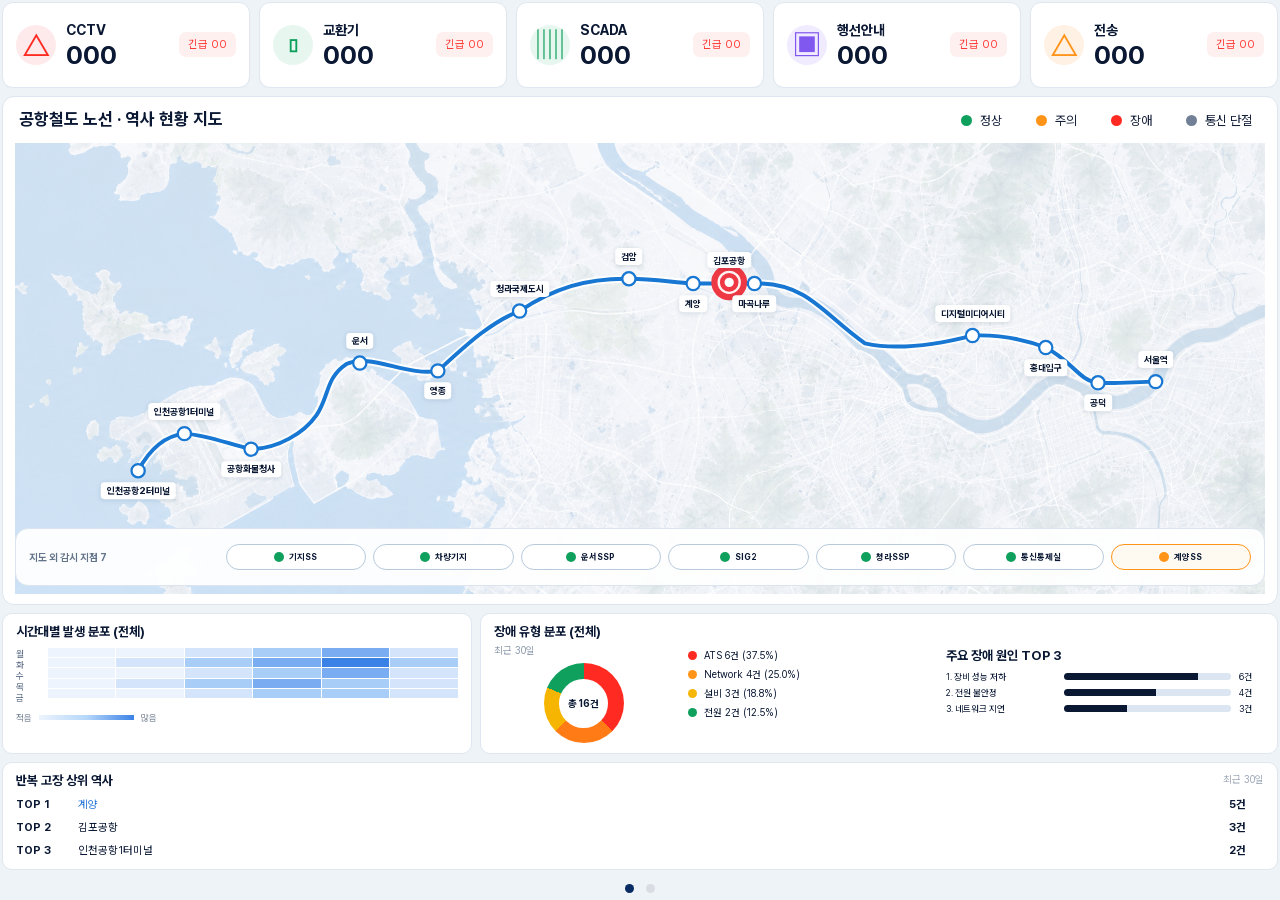
==== ArexTnms/src/main/webapp/css/tnms/planner-dashboard-map/index.html @ 68555444 "로그인 메인대시보드 1,2 해상도에 따른 화면조정 선택 시 이펙트 추가" ====
<!doctype html>
<html lang="ko">
<head>
  <meta charset="utf-8" />
  <meta name="viewport" content="width=device-width,initial-scale=1" />
  <title>TNMS 공항철도 노선·역사 현황</title>
  <link rel="stylesheet" href="style.css?v=20260903.4" />
</head>
<body class="embedded-dashboard">
<div class="app-shell">
  <main class="dashboard">
    <section class="kpi-grid" aria-label="시스템 요약">
      <article class="kpi-card kpi-red">
        <span class="kpi-symbol">△</span><div><b>CCTV</b><strong>000</strong></div><span class="urgent">긴급 00</span>
      </article>
      <article class="kpi-card kpi-green">
        <span class="kpi-symbol">▯</span><div><b>교환기</b><strong>000</strong></div><span class="urgent">긴급 00</span>
      </article>
      <article class="kpi-card kpi-green">
        <span class="kpi-symbol">▥</span><div><b>SCADA</b><strong>000</strong></div><span class="urgent">긴급 00</span>
      </article>
      <article class="kpi-card kpi-purple">
        <span class="kpi-symbol">▣</span><div><b>행선안내</b><strong>000</strong></div><span class="urgent">긴급 00</span>
      </article>
      <article class="kpi-card kpi-orange">
        <span class="kpi-symbol">△</span><div><b>전송</b><strong>000</strong></div><span class="urgent">긴급 00</span>
      </article>
    </section>

    <section class="map-card">
      <header class="card-head">
        <h2>공항철도 노선 · 역사 현황 지도</h2>
        <div class="legend" aria-label="상태 범례">
          <span><i class="dot green"></i>정상</span>
          <span><i class="dot orange"></i>주의</span>
          <span><i class="dot red"></i>장애</span>
          <span><i class="dot gray"></i>통신 단절</span>
        </div>
      </header>

      <div class="map-wrap" id="routeMap">
        <img class="map-bg" src="assets/image0_2498_2828.png" alt="공항철도 역사 현황 배경 지도" />
        <svg class="route-svg" viewBox="252.461 303.148 1606 582.666" preserveAspectRatio="none" aria-hidden="true">
          <path class="route-halo" d="M410.664 726.066C422.24 704.458 441.534 681.305 470.088 678.218C499.415 679.762 527.969 692.11 555.752 698.284C590.48 697.512 623.665 677.447 639.872 654.294C656.079 630.37 651.448 606.446 677.687 588.696C707.785 573.261 756.405 604.903 795.764 597.185C828.949 567.087 862.134 534.674 900.721 520.011C944.711 490.685 986.385 477.565 1041.18 478.337C1074.36 478.337 1096.74 482.967 1123.76 484.511H1211.73C1272.7 486.826 1293.54 526.185 1344.47 561.685C1379.2 569.403 1428.59 565.544 1482.62 551.652C1518.89 550.109 1548.21 556.283 1576.77 567.087C1610.73 584.837 1619.99 610.305 1643.91 612.62C1668.61 614.164 1694.07 611.077 1718 611.077"/>
          <path class="route-line" d="M410.664 726.066C422.24 704.458 441.534 681.305 470.088 678.218C499.415 679.762 527.969 692.11 555.752 698.284C590.48 697.512 623.665 677.447 639.872 654.294C656.079 630.37 651.448 606.446 677.687 588.696C707.785 573.261 756.405 604.903 795.764 597.185C828.949 567.087 862.134 534.674 900.721 520.011C944.711 490.685 986.385 477.565 1041.18 478.337C1074.36 478.337 1096.74 482.967 1123.76 484.511H1211.73C1272.7 486.826 1293.54 526.185 1344.47 561.685C1379.2 569.403 1428.59 565.544 1482.62 551.652C1518.89 550.109 1548.21 556.283 1576.77 567.087C1610.73 584.837 1619.99 610.305 1643.91 612.62C1668.61 614.164 1694.07 611.077 1718 611.077"/>
          <g class="route-nodes">
            <circle class="route-node" data-node="인천공항2터미널" cx="410.669" cy="726.059" r="8.489"/>
            <circle class="route-node" data-node="인천공항1터미널" cx="470.091" cy="678.216" r="8.489"/>
            <circle class="route-node" data-node="공항화물청사" cx="555.755" cy="698.278" r="8.489"/>
            <circle class="route-node" data-node="운서" cx="695.442" cy="587.145" r="8.489"/>
            <circle class="route-node" data-node="영종" cx="795.770" cy="597.184" r="8.489"/>
            <circle class="route-node" data-node="청라국제도시" cx="900.724" cy="520.005" r="8.489"/>
            <circle class="route-node" data-node="검암" cx="1041.18" cy="478.333" r="8.489"/>
            <circle class="route-node" data-node="계양" cx="1123.76" cy="484.505" r="8.489"/>
            <circle class="gimpo-ring route-node" data-node="김포공항" cx="1170.07" cy="482.966" r="19"/>
            <circle class="gimpo-core route-node" data-node="김포공항" cx="1170.07" cy="482.966" r="9"/>
            <circle class="route-node" data-node="마곡나루" cx="1202.47" cy="484.505" r="8.489"/>
            <circle class="route-node" data-node="디지털미디어시티" cx="1482.62" cy="551.645" r="8.489"/>
            <circle class="route-node" data-node="홍대입구" cx="1576.77" cy="567.083" r="8.489"/>
            <circle class="route-node" data-node="공덕" cx="1643.91" cy="612.614" r="8.489"/>
            <circle class="route-node" data-node="서울역" cx="1718" cy="611.075" r="8.489"/>
          </g>
        </svg>

        <!-- 역사명 + 노선 마커 모두 클릭 가능 -->
        <button class="station station-select below" data-location="인천공항2터미널" type="button" style="--x:9.85%;--y:72.58%">인천공항2터미널</button>
        <button class="station station-select above" data-location="인천공항1터미널" type="button" style="--x:13.55%;--y:64.37%">인천공항1터미널</button>
        <button class="station station-select below" data-location="공항화물청사" type="button" style="--x:18.89%;--y:67.81%">공항화물청사</button>
        <button class="station station-select above" data-location="운서" type="button" style="--x:27.58%;--y:48.74%">운서</button>
        <button class="station station-select below" data-location="영종" type="button" style="--x:33.83%;--y:50.46%">영종</button>
        <button class="station station-select above" data-location="청라국제도시" type="button" style="--x:40.37%;--y:37.22%">청라국제도시</button>
        <button class="station station-select above" data-location="검암" type="button" style="--x:49.11%;--y:30.07%">검암</button>
        <button class="station station-select below" data-location="계양" type="button" style="--x:54.25%;--y:31.13%">계양</button>
        <button class="station station-select gimpo above" data-location="김포공항" type="button" style="--x:57.14%;--y:30.86%">김포공항</button>
        <button class="station station-select below" data-location="마곡나루" type="button" style="--x:59.15%;--y:31.13%">마곡나루</button>
        <button class="station station-select above" data-location="디지털미디어시티" type="button" style="--x:76.60%;--y:42.65%">디지털미디어시티</button>
        <button class="station station-select below" data-location="홍대입구" type="button" style="--x:82.46%;--y:45.30%">홍대입구</button>
        <button class="station station-select below" data-location="공덕" type="button" style="--x:86.64%;--y:53.11%">공덕</button>
        <button class="station station-select above" data-location="서울역" type="button" style="--x:91.25%;--y:52.85%">서울역</button>

        <!-- 노선 마커의 실제 클릭 영역 -->
        <button class="node-hotspot" data-location="인천공항2터미널" type="button" style="--x:9.85%;--y:72.58%" aria-label="인천공항2터미널 시스템 상태 보기"></button>
        <button class="node-hotspot" data-location="인천공항1터미널" type="button" style="--x:13.55%;--y:64.37%" aria-label="인천공항1터미널 시스템 상태 보기"></button>
        <button class="node-hotspot" data-location="공항화물청사" type="button" style="--x:18.89%;--y:67.81%" aria-label="공항화물청사 시스템 상태 보기"></button>
        <button class="node-hotspot" data-location="운서" type="button" style="--x:27.58%;--y:48.74%" aria-label="운서 시스템 상태 보기"></button>
        <button class="node-hotspot" data-location="영종" type="button" style="--x:33.83%;--y:50.46%" aria-label="영종 시스템 상태 보기"></button>
        <button class="node-hotspot" data-location="청라국제도시" type="button" style="--x:40.37%;--y:37.22%" aria-label="청라국제도시 시스템 상태 보기"></button>
        <button class="node-hotspot" data-location="검암" type="button" style="--x:49.11%;--y:30.07%" aria-label="검암 시스템 상태 보기"></button>
        <button class="node-hotspot" data-location="계양" type="button" style="--x:54.25%;--y:31.13%" aria-label="계양 시스템 상태 보기"></button>
        <button class="node-hotspot gimpo-hotspot" data-location="김포공항" type="button" style="--x:57.14%;--y:30.86%" aria-label="김포공항 시스템 상태 보기"></button>
        <button class="node-hotspot" data-location="마곡나루" type="button" style="--x:59.15%;--y:31.13%" aria-label="마곡나루 시스템 상태 보기"></button>
        <button class="node-hotspot" data-location="디지털미디어시티" type="button" style="--x:76.60%;--y:42.65%" aria-label="디지털미디어시티 시스템 상태 보기"></button>
        <button class="node-hotspot" data-location="홍대입구" type="button" style="--x:82.46%;--y:45.30%" aria-label="홍대입구 시스템 상태 보기"></button>
        <button class="node-hotspot" data-location="공덕" type="button" style="--x:86.64%;--y:53.11%" aria-label="공덕 시스템 상태 보기"></button>
        <button class="node-hotspot" data-location="서울역" type="button" style="--x:91.25%;--y:52.85%" aria-label="서울역 시스템 상태 보기"></button>

        <aside class="station-panel" id="detailPanel" aria-hidden="true">
          <div class="station-panel-head">
            <div><span class="big-status"></span><div><h3 id="detailTitle">김포공항역</h3><p id="detailSummary">전체 시스템 5 · 정상 3 · 주의 1 · 장애 1</p></div></div>
            <button id="closePanel" class="close-panel" type="button" aria-label="상세 패널 닫기">×</button>
          </div>
          <div class="system-list">
            <article class="system-row danger"><span class="system-ico">↔</span><div><b>전송설비</b><small>CPU 28% · MEM 42% · 21ms</small></div><em>장애</em></article>
            <article class="system-row success"><span class="system-ico">▣</span><div><b>행선안내설비</b><small>표시기 18/18 · 장애 0건</small></div><em>정상</em></article>
            <article class="system-row warn"><span class="system-ico">⌑</span><div><b>SCADA출입보안설비</b><small>출입문 1개 응답 지연</small></div><em>주의</em></article>
            <article class="system-row danger"><span class="system-ico">Ⅱ</span><div><b>전화교환설비</b><small>교환기 1대 통신 단절</small></div><em>장애</em></article>
            <article class="system-row success"><span class="system-ico">▣</span><div><b>영상감시설비</b><small>CCTV 42/42 · 녹화 정상</small></div><em>정상</em></article>
          </div>
        </aside>

        <div class="watch-strip" aria-label="지도 외 감시 지점 7곳">
          <strong>지도 외 감시 지점 7</strong>
          <button class="watch-chip point-select" data-location="기지SS" type="button"><i class="dot green"></i>기지SS</button>
          <button class="watch-chip point-select" data-location="차량기지" type="button"><i class="dot green"></i>차량기지</button>
          <button class="watch-chip point-select" data-location="운서SSP" type="button"><i class="dot green"></i>운서SSP</button>
          <button class="watch-chip point-select" data-location="SIG2" type="button"><i class="dot green"></i>SIG2</button>
          <button class="watch-chip point-select" data-location="청라SSP" type="button"><i class="dot green"></i>청라SSP</button>
          <button class="watch-chip point-select" data-location="통신통제실" type="button"><i class="dot green"></i>통신통제실</button>
          <button class="watch-chip point-select warn-chip" data-location="계양SS" type="button"><i class="dot orange"></i>계양SS</button>
        </div>
      </div>
    </section>

    <section class="analytics-grid">
      <article class="analytics-card heatmap-card">
        <h3>시간대별 발생 분포 (전체)</h3>
        <div class="heatmap-wrap">
          <div class="hm-labels"><span>월</span><span>화</span><span>수</span><span>목</span><span>금</span></div>
          <div class="heatmap"><i></i><i></i><i class="l1"></i><i class="l2"></i><i class="l3"></i><i class="l1"></i><i></i><i class="l1"></i><i class="l2"></i><i class="l3"></i><i class="l4"></i><i class="l2"></i><i></i><i></i><i class="l1"></i><i class="l2"></i><i class="l3"></i><i class="l1"></i><i></i><i class="l1"></i><i class="l2"></i><i class="l3"></i><i class="l2"></i><i class="l1"></i><i></i><i></i><i class="l1"></i><i class="l2"></i><i class="l2"></i><i class="l1"></i></div>
          <div class="hm-scale"><span>적음</span><b></b><span>많음</span></div>
        </div>
      </article>

      <article class="analytics-card fault-card">
        <div class="fault-left"><h3>장애 유형 분포 (전체)</h3><small>최근 30일</small><div class="donut"><b>총 16건</b></div></div>
        <ul class="fault-legend"><li><i class="dot red"></i>ATS 6건 (37.5%)</li><li><i class="dot orange"></i>Network 4건 (25.0%)</li><li><i class="dot yellow"></i>설비 3건 (18.8%)</li><li><i class="dot green"></i>전원 2건 (12.5%)</li></ul>
        <div class="cause-list"><h3>주요 장애 원인 TOP 3</h3><p><span>1. 장비 성능 저하</span><b style="--w:80%"></b><em>6건</em></p><p><span>2. 전원 불안정</span><b style="--w:55%"></b><em>4건</em></p><p><span>3. 네트워크 지연</span><b style="--w:38%"></b><em>3건</em></p></div>
      </article>

      <article class="analytics-card repeat-card"><h3>반복 고장 상위 역사 <small>최근 30일</small></h3><p><b>TOP 1</b><span class="blue">계양</span><strong>5건</strong></p><p><b>TOP 2</b><span>김포공항</span><strong>3건</strong></p><p><b>TOP 3</b><span>인천공항1터미널</span><strong>2건</strong></p></article>
    </section>
    <div class="page-dots" aria-label="대시보드 화면 전환"><button class="active" type="button" aria-label="첫 번째 대시보드"></button><button type="button" aria-label="두 번째 대시보드" onclick="parent.postMessage({source:'tnms-planner',type:'dashboard-slide',index:1},location.origin)"></button></div>
  </main>
</div>
<script src="app.js?v=20260903.4"></script>
</body>
</html>
---- ArexTnms/src/main/webapp/css/tnms/planner-dashboard-map/style.css ----
@font-face{font-family:Pretendard;src:url('../../../fonts/tnms/PretendardVariable.woff2') format('woff2-variations');font-style:normal;font-weight:45 920;font-display:swap}
:root{--nav:#0b3269;--nav2:#082a5c;--blue:#1775d0;--text:#0a1833;--muted:#718096;--bg:#eef3f8;--line:#dfe6ef;--card:#fff;--green:#10a05d;--orange:#ff9418;--red:#ff2b22;--gray:#718096}
*{box-sizing:border-box}html,body{margin:0;min-height:100%;font-family:Pretendard,"Noto Sans KR","Apple SD Gothic Neo",Arial,sans-serif;color:var(--text);background:var(--bg)}button{font:inherit;color:inherit}
.app-shell{min-height:100vh;padding-left:214px;padding-top:78px}.sidebar{position:fixed;inset:0 auto 0 0;width:214px;background:linear-gradient(180deg,#0b3979 0%,#082c61 100%);color:#fff;z-index:20;padding:16px 14px 14px;display:flex;flex-direction:column}.brand{height:60px;display:flex;align-items:center;padding:0 14px 10px}.brand img{width:120px;height:auto;object-fit:contain}.nav-list{display:grid;gap:6px;margin-top:10px}.nav-item{border:0;background:transparent;color:#fff;height:42px;border-radius:7px;padding:0 14px;display:flex;align-items:center;gap:13px;text-align:left;cursor:pointer;font-size:14px}.nav-item.active{background:#1974dd}.nav-icon{width:17px;text-align:center;font-size:16px}.collapse-btn{margin-top:auto;height:40px;border:1px solid rgba(255,255,255,.16);border-radius:6px;background:rgba(255,255,255,.06);color:#fff;font-size:13px;cursor:pointer}
.topbar{position:fixed;z-index:15;left:214px;right:0;top:0;height:78px;background:#062652;color:#fff;display:flex;align-items:center;justify-content:space-between;padding:0 30px;border-bottom:1px solid #27496f}.topbar h1{margin:0;font-size:22px;font-weight:700}.topbar-actions{display:flex;align-items:center;gap:14px;font-size:12px}.mail{position:relative;font-size:17px}.mail b{position:absolute;right:-9px;top:-8px;background:#ff2b22;color:#fff;border-radius:20px;font-size:9px;line-height:16px;min-width:16px;text-align:center}.divider{opacity:.5}.fullscreen{font-size:19px}.user-dot{display:grid;place-items:center;width:32px;height:32px;border:2px solid #fff;border-radius:50%;font-size:20px}
.dashboard{padding:16px 18px 24px;min-width:0}.kpi-grid{display:grid;grid-template-columns:repeat(5,minmax(0,1fr));gap:12px;margin-bottom:12px}.kpi-card{height:92px;border:1px solid #e0e7f0;background:#fff;border-radius:11px;display:flex;align-items:center;padding:0 16px;gap:14px;box-shadow:0 1px 2px rgba(22,42,77,.02)}.kpi-card>div{display:flex;flex-direction:column;gap:4px}.kpi-card b{font-size:14px}.kpi-card strong{font-size:28px;line-height:1}.kpi-symbol{display:grid;place-items:center;width:48px;height:48px;border-radius:50%;font-size:30px;font-weight:300}.urgent{margin-left:auto;background:#fff0f0;color:#ff3c36;border-radius:7px;padding:6px 9px;font-size:11px}.kpi-red .kpi-symbol{color:#ff2b22;background:#ffeaeb}.kpi-green .kpi-symbol{color:#10a05d;background:#e7f7ef}.kpi-purple .kpi-symbol{color:#8058ef;background:#f0ebff}.kpi-orange .kpi-symbol{color:#ff9418;background:#fff1e4}
.map-card{background:#fff;border:1px solid #dde5ef;border-radius:12px;padding:16px 14px 14px}.card-head{height:42px;display:flex;align-items:flex-start;justify-content:space-between;padding:0 4px}.card-head h2{font-size:17px;margin:2px 0 0;font-weight:700}.legend{display:flex;gap:34px;padding:6px 9px 0 0;color:#16213a;font-size:13px}.legend span,.watch-strip span{display:flex;align-items:center;gap:8px}.dot{display:inline-block;width:11px;height:11px;border-radius:50%}.dot.green{background:#10a05d}.dot.orange{background:#ff9418}.dot.red{background:#ff2b22}.dot.gray{background:#718096}.dot.yellow{background:#f4b70a}
.map-wrap{position:relative;width:100%;aspect-ratio:1606/582.666;overflow:hidden;background:#eaf3fb}.map-bg{position:absolute;inset:0;width:100%;height:100%;object-fit:cover}.route-svg{position:absolute;inset:0;width:100%;height:100%;pointer-events:none}.route-halo{fill:none;stroke:rgba(255,255,255,.95);stroke-width:10.15;stroke-linecap:round;stroke-linejoin:round}.route-line{fill:none;stroke:#1877d2;stroke-width:5.08;stroke-linecap:round;stroke-linejoin:round}.route-nodes circle{fill:#fff;stroke:#1877d2;stroke-width:2.9}.route-nodes .gimpo-ring{fill:#fff4f4;stroke:#ee3843;stroke-width:8}.route-nodes .gimpo-core{fill:#fff;stroke:#ee3843;stroke-width:6}
.station{--x:50%;--y:50%;position:absolute;left:var(--x);top:var(--y);transform:translate(-50%,-50%);z-index:4;border:0;background:#fff;border-radius:5px;padding:4px 8px;white-space:nowrap;font-size:11px;font-weight:700;box-shadow:0 1px 5px rgba(21,55,92,.14);cursor:pointer}.station.above{transform:translate(-50%,-45px)}.station.below{transform:translate(-50%,18px)}.station.gimpo{z-index:6}.station:focus-visible{outline:3px solid rgba(24,119,210,.35);outline-offset:2px}.station-panel{position:absolute;right:8px;top:10px;width:435px;max-width:38%;z-index:8;border:1px solid #cfd9e6;border-radius:15px;background:rgba(255,255,255,.98);box-shadow:0 9px 24px rgba(38,66,94,.13);opacity:0;visibility:hidden;transform:translateX(18px);transition:.18s ease}.station-panel.open{opacity:1;visibility:visible;transform:translateX(0)}.station-panel-head{height:78px;border-bottom:1px solid #e4eaf1;display:flex;align-items:center;justify-content:space-between;padding:0 20px}.station-panel-head>div{display:flex;align-items:center;gap:14px}.big-status{width:20px;height:20px;background:#ee3843;border-radius:50%}.station-panel h3{font-size:20px;margin:0 0 5px}.station-panel p{font-size:12px;color:#718096;margin:0}.close-panel{border:0;background:transparent;color:#66758a;font-size:24px;cursor:pointer;padding:4px 8px}.system-list{padding:13px 16px 16px;display:grid;gap:8px}.system-row{display:grid;grid-template-columns:32px 1fr auto;align-items:center;gap:12px;min-height:51px;border-radius:10px;padding:8px 12px;border:1px solid #dfe6ee;background:#f8fbfe}.system-row .system-ico{width:30px;height:30px;border-radius:50%;display:grid;place-items:center;font-size:20px;font-weight:700}.system-row b{display:block;font-size:14px;margin-bottom:2px}.system-row small{font-size:10px;color:#728095}.system-row em{font-style:normal;border-radius:16px;padding:5px 13px;font-size:11px;font-weight:700}.system-row.danger{border-color:#ffc0c4;background:#fff5f5}.system-row.danger .system-ico,.system-row.danger small{color:#ef3945}.system-row.danger .system-ico,.system-row.danger em{background:#ffe4e6;color:#ef3945}.system-row.success .system-ico,.system-row.success em{background:#e4f8ee;color:#10a05d}.system-row.warn{border-color:#ffd591;background:#fffbef}.system-row.warn .system-ico,.system-row.warn em{background:#fff0d1;color:#ef9300}
.watch-strip{position:absolute;left:0;right:0;bottom:8px;height:58px;background:rgba(255,255,255,.93);border:1px solid #dce5ef;border-radius:13px;padding:0 20px;display:grid;grid-template-columns:155px repeat(7,minmax(0,1fr));align-items:center;gap:10px;z-index:5}.watch-strip strong{font-size:14px;color:#64748b}.watch-strip span{height:28px;border:1px solid #b7cadc;border-radius:20px;padding:0 12px;background:#fff;font-size:11px;font-weight:700;white-space:nowrap}.watch-strip .dot{width:10px;height:10px}.watch-strip .warn-chip{border-color:#ff9418;background:#fffaf1}
.analytics-grid{display:grid;grid-template-columns:1.2fr 2fr .78fr;gap:12px;margin-top:12px}.analytics-card{min-height:114px;background:#fff;border:1px solid #e0e7f0;border-radius:10px;padding:14px 16px}.analytics-card h3{font-size:13px;margin:0;font-weight:700}.heatmap-wrap{display:grid;grid-template-columns:22px 1fr;grid-template-rows:1fr 20px;gap:4px 10px;margin-top:9px}.hm-labels{display:grid;grid-template-rows:repeat(5,1fr);font-size:9px;color:#61718a}.heatmap{display:grid;grid-template-columns:repeat(6,1fr);grid-template-rows:repeat(5,1fr);height:50px;gap:1px}.heatmap i{background:#edf4fd}.heatmap i.l1{background:#d4e5fb}.heatmap i.l2{background:#a8cdf7}.heatmap i.l3{background:#79acf1}.heatmap i.l4{background:#3b82e6}.hm-scale{grid-column:1/-1;display:flex;align-items:center;gap:7px;font-size:9px;color:#7a8798}.hm-scale b{width:95px;height:5px;background:linear-gradient(90deg,#edf4fd,#b6d7fa,#3b82e6)}
.fault-card{display:grid;grid-template-columns:180px 1fr 1.3fr;gap:14px;align-items:center}.fault-left small{display:block;margin-top:5px;color:#8b98aa;font-size:10px}.donut{width:80px;height:80px;border-radius:50%;margin:7px auto 0;background:conic-gradient(#ff2b22 0 37.5%,#ff7b16 37.5% 62.5%,#f5b500 62.5% 81.3%,#10a05d 81.3% 100%);position:relative;display:grid;place-items:center}.donut:after{content:"";position:absolute;width:49px;height:49px;border-radius:50%;background:#fff}.donut b{position:relative;z-index:2;font-size:10px}.fault-legend{list-style:none;padding:0;margin:0;display:grid;gap:7px;font-size:10px}.fault-legend li{display:flex;align-items:center;gap:7px}.fault-legend .dot{width:9px;height:9px}.cause-list h3{margin-bottom:8px}.cause-list p{margin:5px 0;display:grid;grid-template-columns:110px 1fr 25px;align-items:center;gap:8px;font-size:9px}.cause-list p b{height:7px;border-radius:10px;background:linear-gradient(90deg,#0a1833 var(--w),#dce6f3 var(--w))}.cause-list em{font-style:normal}.repeat-card h3{display:flex;justify-content:space-between}.repeat-card h3 small{font-size:10px;color:#9aa6b5;font-weight:400}.repeat-card p{display:grid;grid-template-columns:52px 1fr 35px;gap:10px;margin:10px 0 0;font-size:11px}.repeat-card .blue{color:#1f73d7}.page-dots{display:flex;justify-content:center;gap:12px;padding-top:10px}.page-dots i{width:12px;height:12px;border-radius:50%;background:#d9dde3}.page-dots i.active{background:#082b63}

/* ─────────────────────────────────────────────
   김포공항 선택 인터랙션
   - 빨간 역 마커/역명 모두 클릭 가능
   - 마커 리플 → 우측 패널 슬라이드 → 5개 시스템 순차 등장
   ───────────────────────────────────────────── */
.sr-only{
  position:absolute;
  width:1px;
  height:1px;
  padding:0;
  margin:-1px;
  overflow:hidden;
  clip:rect(0,0,0,0);
  white-space:nowrap;
  border:0;
}
.gimpo-hotspot{
  --x:57.13%;
  --y:30.86%;
  position:absolute;
  left:var(--x);
  top:var(--y);
  width:58px;
  height:58px;
  transform:translate(-50%,-50%);
  z-index:5;
  padding:0;
  border:0;
  border-radius:50%;
  background:transparent;
  cursor:pointer;
  -webkit-tap-highlight-color:transparent;
}
.gimpo-hotspot::before,
.gimpo-hotspot::after{
  content:"";
  position:absolute;
  inset:10px;
  border:2px solid rgba(238,56,67,0);
  border-radius:50%;
  pointer-events:none;
}
.gimpo-hotspot:hover::before,
.gimpo-hotspot:focus-visible::before{
  border-color:rgba(238,56,67,.35);
}
.gimpo-hotspot:focus-visible{
  outline:3px solid rgba(238,56,67,.28);
  outline-offset:2px;
}
.map-wrap.is-opening .gimpo-hotspot::before{
  animation:gimpoRipple 760ms cubic-bezier(.2,.75,.25,1) both;
}
.map-wrap.is-opening .gimpo-hotspot::after{
  animation:gimpoRipple 760ms 120ms cubic-bezier(.2,.75,.25,1) both;
}
.map-wrap.is-opening .gimpo-ring{
  transform-box:fill-box;
  transform-origin:center;
  animation:gimpoRingPop 540ms cubic-bezier(.2,.85,.3,1) both;
}
.map-wrap.is-opening .gimpo-core{
  transform-box:fill-box;
  transform-origin:center;
  animation:gimpoCorePop 430ms cubic-bezier(.2,.85,.3,1) both;
}
.station.gimpo.active{
  color:#ee3843;
  box-shadow:0 3px 10px rgba(238,56,67,.18);
}
.map-wrap.is-opening .station.gimpo{
  animation:gimpoLabelNudge 500ms cubic-bezier(.2,.8,.25,1) both;
}

/* second SVG 상태처럼 우측 시스템 패널 */
.station-panel{
  opacity:0;
  visibility:hidden;
  transform:translateX(62px) scale(.985);
  transform-origin:right center;
  clip-path:inset(0 0 0 18% round 15px);
  transition:
    opacity 360ms ease,
    transform 460ms cubic-bezier(.18,.8,.2,1),
    clip-path 460ms cubic-bezier(.18,.8,.2,1),
    visibility 0s linear 460ms;
}
.station-panel.open{
  opacity:1;
  visibility:visible;
  transform:translateX(0) scale(1);
  clip-path:inset(0 0 0 0 round 15px);
  transition:
    opacity 280ms ease,
    transform 460ms cubic-bezier(.18,.8,.2,1),
    clip-path 460ms cubic-bezier(.18,.8,.2,1),
    visibility 0s;
}
.station-panel .station-panel-head{
  opacity:0;
  transform:translateY(-8px);
}
.station-panel.open .station-panel-head{
  animation:panelHeadIn 360ms 120ms ease both;
}
.station-panel .system-row{
  opacity:0;
  transform:translateX(24px);
}
.station-panel.open .system-row{
  animation:systemRowIn 390ms cubic-bezier(.18,.8,.2,1) both;
}
.station-panel.open .system-row:nth-child(1){animation-delay:170ms}
.station-panel.open .system-row:nth-child(2){animation-delay:225ms}
.station-panel.open .system-row:nth-child(3){animation-delay:280ms}
.station-panel.open .system-row:nth-child(4){animation-delay:335ms}
.station-panel.open .system-row:nth-child(5){animation-delay:390ms}
.station-panel.open .big-status{
  animation:statusPulse 620ms 160ms ease-out both;
}

@keyframes gimpoRipple{
  0%{inset:15px;border-color:rgba(238,56,67,.58);opacity:1}
  100%{inset:-12px;border-color:rgba(238,56,67,0);opacity:0}
}
@keyframes gimpoRingPop{
  0%{transform:scale(1)}
  42%{transform:scale(1.28)}
  100%{transform:scale(1)}
}
@keyframes gimpoCorePop{
  0%{transform:scale(1)}
  45%{transform:scale(.72)}
  100%{transform:scale(1)}
}
@keyframes gimpoLabelNudge{
  0%{margin-top:0}
  45%{margin-top:-5px}
  100%{margin-top:0}
}
@keyframes panelHeadIn{
  to{opacity:1;transform:translateY(0)}
}
@keyframes systemRowIn{
  to{opacity:1;transform:translateX(0)}
}
@keyframes statusPulse{
  0%{box-shadow:0 0 0 0 rgba(238,56,67,.35)}
  70%{box-shadow:0 0 0 10px rgba(238,56,67,0)}
  100%{box-shadow:0 0 0 0 rgba(238,56,67,0)}
}

@media (prefers-reduced-motion: reduce){
  .map-wrap.is-opening .gimpo-hotspot::before,
  .map-wrap.is-opening .gimpo-hotspot::after,
  .map-wrap.is-opening .gimpo-ring,
  .map-wrap.is-opening .gimpo-core,
  .map-wrap.is-opening .station.gimpo,
  .station-panel.open .station-panel-head,
  .station-panel.open .system-row,
  .station-panel.open .big-status{
    animation:none !important;
  }
  .station-panel{
    transition:none !important;
  }
  .station-panel.open .station-panel-head,
  .station-panel.open .system-row{
    opacity:1;
    transform:none;
  }
}

.page-dots button{width:12px;height:12px;padding:0;border:0;border-radius:50%;background:#d9dde3;cursor:pointer}.page-dots button.active{background:#082b63}

@media (max-width:1450px){.app-shell{padding-left:82px}.sidebar{width:82px;padding-left:8px;padding-right:8px}.brand{padding:0 4px 10px}.brand img{width:68px}.nav-item{justify-content:center;padding:0}.nav-item span:last-child,.collapse-btn{display:none}.nav-icon{font-size:18px}.topbar{left:82px}.kpi-grid{grid-template-columns:repeat(5,minmax(150px,1fr));overflow-x:auto}.station-panel{max-width:43%}.watch-strip{grid-template-columns:120px repeat(7,minmax(105px,1fr));overflow-x:auto}.analytics-grid{grid-template-columns:1fr 1.7fr}.repeat-card{grid-column:1/-1}}
@media (max-width:900px){.app-shell{padding-left:0;padding-top:64px}.sidebar{display:none}.topbar{left:0;height:64px;padding:0 16px}.topbar h1{font-size:18px}.topbar time,.topbar .divider,.fullscreen{display:none}.dashboard{padding:12px}.kpi-grid{grid-template-columns:repeat(2,minmax(210px,1fr));overflow:visible}.map-card{padding:12px}.card-head{height:auto;gap:12px;align-items:flex-start}.legend{gap:14px;flex-wrap:wrap;justify-content:flex-end}.map-wrap{aspect-ratio:auto;height:520px}.map-bg{object-fit:cover}.station-panel{max-width:none;width:min(420px,calc(100% - 16px));right:8px}.watch-strip{grid-template-columns:130px repeat(7,110px);overflow-x:auto}.analytics-grid{grid-template-columns:1fr}.repeat-card{grid-column:auto}.fault-card{grid-template-columns:145px 1fr}.cause-list{grid-column:1/-1}}
@media (max-width:560px){.kpi-grid{grid-template-columns:1fr}.kpi-card{height:82px}.card-head{display:block}.legend{justify-content:flex-start;margin-top:10px}.map-wrap{height:560px}.station{font-size:10px;padding:3px 5px}.station-panel h3{font-size:18px}.station-panel{top:8px}.watch-strip{height:56px;padding:0 12px}.analytics-card{padding:12px}.fault-card{grid-template-columns:1fr}.fault-left,.fault-legend{justify-self:start}.cause-list{grid-column:auto}}

/* =========================================================
   V3 — 전체 역사 + 감시지점 클릭 / 실제 반응형 지도
   ========================================================= */

/* 지도를 화면 폭에 맞춰 항상 원본 비율로 축소한다. */
.map-wrap{
  width:100%;
  height:auto;
  aspect-ratio:1606 / 582.666;
  overflow:hidden;
}
.map-bg{
  width:100%;
  height:100%;
  object-fit:fill;
}

/* 역명도 지도와 함께 자연스럽게 작아지도록 한다. */
.station{
  font-size:clamp(7px,.72vw,11px);
  padding:clamp(2px,.22vw,4px) clamp(4px,.45vw,8px);
  border-radius:clamp(3px,.3vw,5px);
}
.station.above{
  transform:translate(-50%,calc(-1 * clamp(24px,2.35vw,45px)));
}
.station.below{
  transform:translate(-50%,clamp(9px,.95vw,18px));
}
.station.station-selected{
  color:#1877d2;
  box-shadow:0 3px 11px rgba(24,119,210,.24);
  animation:stationLabelNudge 520ms cubic-bezier(.2,.8,.25,1) both;
}
.station.gimpo.station-selected{
  color:#ee3843;
  box-shadow:0 3px 11px rgba(238,56,67,.24);
}

/* 실제 노선 원을 눌러도 선택되도록 투명 클릭 영역을 올린다. */
.node-hotspot{
  --x:50%;
  --y:50%;
  position:absolute;
  left:var(--x);
  top:var(--y);
  width:clamp(24px,3vw,58px);
  height:clamp(24px,3vw,58px);
  transform:translate(-50%,-50%);
  z-index:7;
  padding:0;
  border:0;
  border-radius:50%;
  background:transparent;
  cursor:pointer;
  -webkit-tap-highlight-color:transparent;
}
.node-hotspot::before,
.node-hotspot::after{
  content:"";
  position:absolute;
  inset:28%;
  border:2px solid rgba(24,119,210,0);
  border-radius:50%;
  pointer-events:none;
}
.node-hotspot:hover::before,
.node-hotspot:focus-visible::before{
  border-color:rgba(24,119,210,.38);
}
.node-hotspot.gimpo-hotspot:hover::before,
.node-hotspot.gimpo-hotspot:focus-visible::before{
  border-color:rgba(238,56,67,.42);
}
.node-hotspot:focus-visible{
  outline:3px solid rgba(24,119,210,.24);
  outline-offset:1px;
}
.node-hotspot.is-pulsing::before{
  animation:pointRipple 760ms cubic-bezier(.2,.75,.25,1) both;
}
.node-hotspot.is-pulsing::after{
  animation:pointRipple 760ms 120ms cubic-bezier(.2,.75,.25,1) both;
}
.node-hotspot.gimpo-hotspot.is-pulsing::before,
.node-hotspot.gimpo-hotspot.is-pulsing::after{
  border-color:rgba(238,56,67,.58);
}

.route-svg .route-node{
  transform-box:fill-box;
  transform-origin:center;
}
.route-svg .route-node.selected-node{
  animation:routeNodePop 560ms cubic-bezier(.2,.85,.3,1) both;
}
.route-svg .route-node:not(.gimpo-ring):not(.gimpo-core).selected-node{
  fill:#edf6ff;
  stroke:#1877d2;
}
.route-svg .gimpo-ring.selected-node,
.route-svg .gimpo-core.selected-node{
  animation:gimpoRingPop 560ms cubic-bezier(.2,.85,.3,1) both;
}

/* 하단 감시지점 7곳도 버튼으로 전환 */
.watch-strip{
  grid-template-columns:minmax(92px,1.35fr) repeat(7,minmax(0,1fr));
  gap:clamp(3px,.55vw,10px);
  padding:0 clamp(7px,1vw,20px);
}
.watch-strip strong{
  font-size:clamp(8px,.8vw,14px);
  white-space:nowrap;
}
.watch-strip .watch-chip{
  min-width:0;
  height:clamp(22px,2vw,28px);
  border:1px solid #b7cadc;
  border-radius:20px;
  padding:0 clamp(3px,.55vw,12px);
  background:#fff;
  color:#0a1833;
  font:inherit;
  font-size:clamp(7px,.68vw,11px);
  font-weight:700;
  display:flex;
  align-items:center;
  justify-content:center;
  gap:clamp(3px,.4vw,8px);
  white-space:nowrap;
  overflow:hidden;
  text-overflow:ellipsis;
  cursor:pointer;
  transition:border-color .18s ease,background .18s ease,transform .18s ease,box-shadow .18s ease;
}
.watch-strip .watch-chip:hover,
.watch-strip .watch-chip:focus-visible{
  border-color:#1877d2;
  background:#f3f8ff;
}
.watch-strip .watch-chip:focus-visible{
  outline:2px solid rgba(24,119,210,.25);
  outline-offset:1px;
}
.watch-strip .watch-chip.point-active{
  border-color:#1877d2;
  background:#edf6ff;
  box-shadow:0 3px 10px rgba(24,119,210,.16);
  animation:watchChipPop 480ms cubic-bezier(.2,.85,.3,1) both;
}
.watch-strip .watch-chip.warn-chip{
  border-color:#ff9418;
  background:#fffaf1;
}
.watch-strip .watch-chip.warn-chip.point-active{
  border-color:#ff9418;
  background:#fff2df;
  box-shadow:0 3px 10px rgba(255,148,24,.18);
}

/* 좁은 화면에서는 패널 자체도 압축하여 지도 안에 최대한 유지 */
@media (max-width:1200px){
  .station-panel{
    width:min(390px,42%);
    top:6px;
    max-height:calc(100% - 12px);
    overflow:auto;
  }
  .station-panel-head{height:58px;padding:0 12px}
  .station-panel h3{font-size:16px;margin-bottom:2px}
  .station-panel p{font-size:9px}
  .big-status{width:15px;height:15px}
  .system-list{padding:8px;gap:5px}
  .system-row{grid-template-columns:25px 1fr auto;min-height:38px;padding:5px 7px;gap:7px;border-radius:7px}
  .system-row .system-ico{width:24px;height:24px;font-size:15px}
  .system-row b{font-size:11px;margin-bottom:0}
  .system-row small{font-size:8px}
  .system-row em{padding:3px 7px;font-size:8px}
}

/* 기존의 520px / 560px 고정 높이와 cover 크롭을 완전히 무효화 */
@media (max-width:900px){
  .map-wrap{
    height:auto !important;
    aspect-ratio:1606 / 582.666 !important;
  }
  .map-bg{object-fit:fill !important}
  .station-panel{
    width:min(360px,48%);
    right:4px;
    top:4px;
    max-height:calc(100% - 8px);
  }
  .watch-strip{
    height:clamp(34px,6vw,50px);
    bottom:4px;
    grid-template-columns:minmax(70px,1.2fr) repeat(7,minmax(0,1fr));
    overflow:visible;
  }
  .watch-strip .dot{width:7px;height:7px}
}
@media (max-width:560px){
  .map-wrap{
    height:auto !important;
    aspect-ratio:1606 / 582.666 !important;
  }
  .station-panel{
    width:58%;
    max-height:96%;
  }
  .watch-strip{
    height:32px;
    padding:0 4px;
    gap:2px;
    grid-template-columns:minmax(58px,1.15fr) repeat(7,minmax(0,1fr));
  }
  .watch-strip strong{font-size:7px}
  .watch-strip .watch-chip{height:20px;font-size:6px;padding:0 2px;gap:2px}
  .watch-strip .dot{width:5px;height:5px}
}

@keyframes pointRipple{
  0%{inset:30%;border-color:rgba(24,119,210,.58);opacity:1}
  100%{inset:-12%;border-color:rgba(24,119,210,0);opacity:0}
}
@keyframes routeNodePop{
  0%{transform:scale(1)}
  42%{transform:scale(1.65)}
  100%{transform:scale(1)}
}
@keyframes stationLabelNudge{
  0%{margin-top:0}
  45%{margin-top:-5px}
  100%{margin-top:0}
}
@keyframes watchChipPop{
  0%{transform:scale(1)}
  45%{transform:scale(1.08)}
  100%{transform:scale(1)}
}

@media (prefers-reduced-motion:reduce){
  .node-hotspot.is-pulsing::before,
  .node-hotspot.is-pulsing::after,
  .route-svg .route-node.selected-node,
  .station.station-selected,
  .watch-strip .watch-chip.point-active{
    animation:none !important;
  }
}

/* =========================================================
   V4 — 상세 패널이 반응형 지도에서 잘리지 않도록 패널 전체 스케일링
   기준 패널은 고정 디자인 크기로 유지하고, 지도 크기에 맞춰 통째로 축소한다.
   ========================================================= */
.map-wrap{
  --detail-scale:1;
}
.station-panel{
  width:488px !important;
  max-width:none !important;
  max-height:none !important;
  overflow:visible !important;
  right:10px !important;
  top:10px !important;
  transform-origin:top right !important;
  transform:translateX(20px) scale(var(--detail-scale)) !important;
  transition:opacity 180ms ease, visibility 180ms ease, transform 240ms cubic-bezier(.2,.8,.25,1) !important;
}
.station-panel.open{
  transform:translateX(0) scale(var(--detail-scale)) !important;
}
.station-panel-head{
  height:88px !important;
  padding:0 20px !important;
}
.station-panel h3{
  font-size:22px !important;
  margin:0 0 5px !important;
}
.station-panel p{
  font-size:13px !important;
}
.big-status{
  width:23px !important;
  height:23px !important;
}
.close-panel{
  font-size:25px !important;
}
.system-list{
  padding:14px 17px 17px !important;
  gap:9px !important;
}
.system-row{
  grid-template-columns:34px 1fr auto !important;
  min-height:62px !important;
  padding:9px 13px !important;
  gap:13px !important;
  border-radius:11px !important;
}
.system-row .system-ico{
  width:32px !important;
  height:32px !important;
  font-size:20px !important;
}
.system-row b{
  font-size:16px !important;
  margin-bottom:3px !important;
}
.system-row small{
  font-size:11px !important;
}
.system-row em{
  padding:6px 14px !important;
  font-size:11px !important;
}

/* 이전 미디어쿼리에서 패널만 별도로 압축/스크롤하던 규칙 무효화 */
@media (max-width:1200px){
  .station-panel,
  .station-panel-head,
  .station-panel h3,
  .station-panel p,
  .big-status,
  .system-list,
  .system-row,
  .system-row .system-ico,
  .system-row b,
  .system-row small,
  .system-row em{ }
}
@media (max-width:900px){
  .station-panel{right:8px !important;top:8px !important;}
}
@media (max-width:560px){
  .station-panel{right:6px !important;top:6px !important;}
}

/* dashboard.jsp의 공통 헤더·접이식 메뉴 안에서 사용하는 본문 전용 레이아웃 */
html:has(body.embedded-dashboard),body.embedded-dashboard{height:100%;min-height:0}
body.embedded-dashboard{overflow:auto}
body.embedded-dashboard .app-shell{height:100%;min-height:0;padding:0}
body.embedded-dashboard .sidebar,
body.embedded-dashboard .topbar{display:none}
body.embedded-dashboard .dashboard{
  height:100%;
  min-height:0;
  padding:2px;
  display:grid;
  grid-template-rows:auto minmax(0,1fr) auto auto;
  gap:8px;
}
body.embedded-dashboard .kpi-grid{margin:0;gap:9px}
body.embedded-dashboard .kpi-card{height:clamp(68px,9.5vh,88px);padding:0 clamp(9px,1vw,15px);gap:10px}
body.embedded-dashboard .kpi-symbol{width:clamp(36px,4.5vh,46px);height:clamp(36px,4.5vh,46px)}
body.embedded-dashboard .kpi-card strong{font-size:clamp(21px,2.9vh,27px)}
body.embedded-dashboard .map-card{min-height:0;padding:10px 12px;display:flex;flex-direction:column}
body.embedded-dashboard .card-head{height:36px;flex:0 0 36px}
body.embedded-dashboard .map-wrap{flex:1;min-height:0;height:auto!important;aspect-ratio:auto!important}
body.embedded-dashboard .map-bg{object-fit:fill!important}
body.embedded-dashboard .analytics-grid{margin:0;gap:8px}
body.embedded-dashboard .analytics-card{min-height:clamp(84px,12vh,112px);padding:10px 13px}
body.embedded-dashboard .page-dots{height:20px;padding:1px;align-items:center}
body.embedded-dashboard .page-dots button{width:9px;height:9px}

@media(max-height:760px){
  body.embedded-dashboard .dashboard{gap:6px}
  body.embedded-dashboard .kpi-card{height:64px}
  body.embedded-dashboard .analytics-card{min-height:80px}
  body.embedded-dashboard .page-dots{height:16px}
}
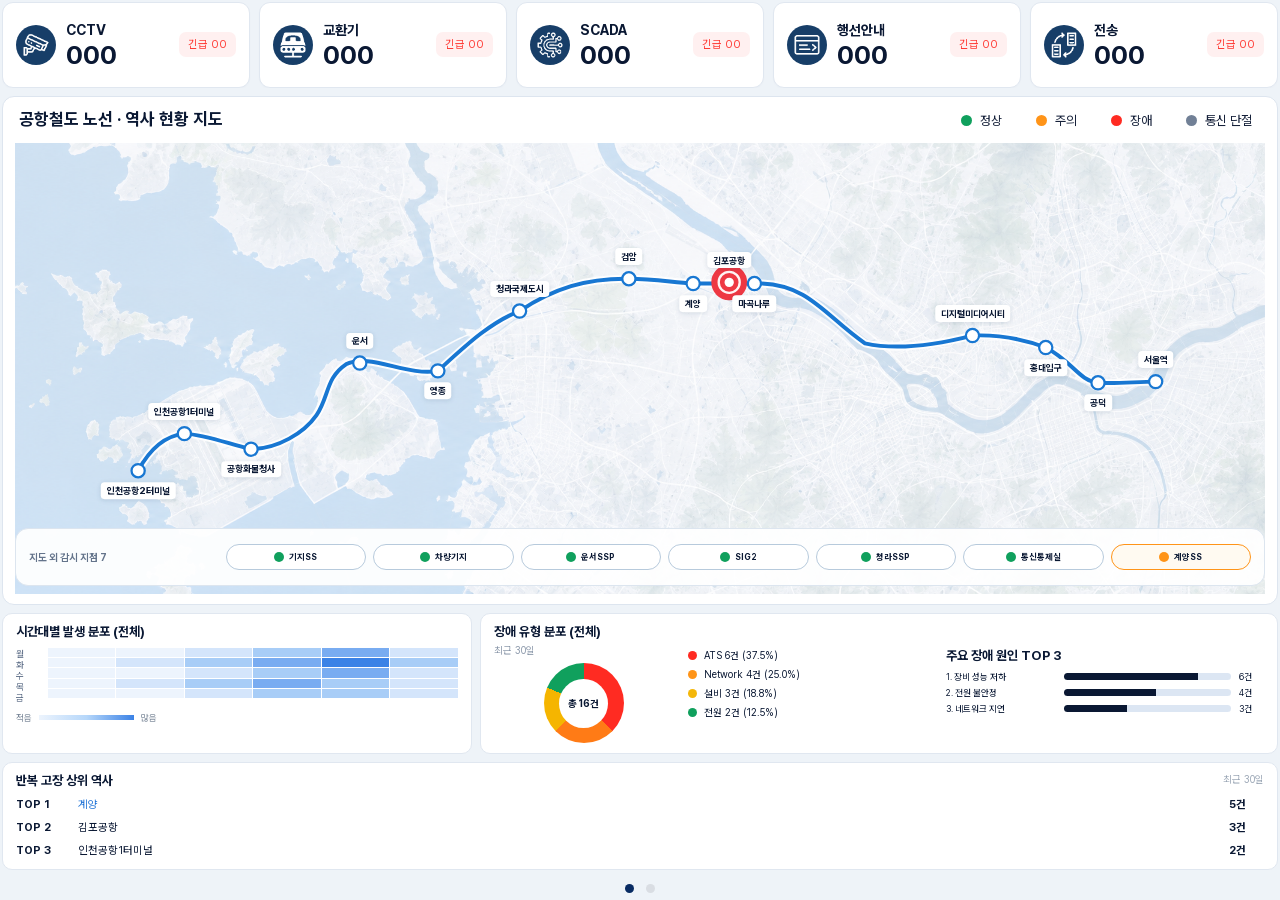
==== commit 405fd37b: "user 테이블이나 기타 테이블에 필요없는 sn 컬럼 추가한거 복구 이전 백업" ====
--- a/ArexTnms/src/main/webapp/css/tnms/planner-dashboard-map/index.html
+++ b/ArexTnms/src/main/webapp/css/tnms/planner-dashboard-map/index.html
@@ -4,26 +4,26 @@
   <meta charset="utf-8" />
   <meta name="viewport" content="width=device-width,initial-scale=1" />
   <title>TNMS 공항철도 노선·역사 현황</title>
-  <link rel="stylesheet" href="style.css?v=20260903.4" />
+  <link rel="stylesheet" href="style.css?v=20260904.1" />
 </head>
 <body class="embedded-dashboard">
 <div class="app-shell">
   <main class="dashboard">
     <section class="kpi-grid" aria-label="시스템 요약">
       <article class="kpi-card kpi-red">
-        <span class="kpi-symbol">△</span><div><b>CCTV</b><strong>000</strong></div><span class="urgent">긴급 00</span>
+        <span class="kpi-symbol kpi-symbol--cctv" aria-hidden="true"></span><div><b>CCTV</b><strong>000</strong></div><span class="urgent">긴급 00</span>
       </article>
       <article class="kpi-card kpi-green">
-        <span class="kpi-symbol">▯</span><div><b>교환기</b><strong>000</strong></div><span class="urgent">긴급 00</span>
+        <span class="kpi-symbol kpi-symbol--pbx" aria-hidden="true"></span><div><b>교환기</b><strong>000</strong></div><span class="urgent">긴급 00</span>
       </article>
       <article class="kpi-card kpi-green">
-        <span class="kpi-symbol">▥</span><div><b>SCADA</b><strong>000</strong></div><span class="urgent">긴급 00</span>
+        <span class="kpi-symbol kpi-symbol--scada" aria-hidden="true"></span><div><b>SCADA</b><strong>000</strong></div><span class="urgent">긴급 00</span>
       </article>
       <article class="kpi-card kpi-purple">
-        <span class="kpi-symbol">▣</span><div><b>행선안내</b><strong>000</strong></div><span class="urgent">긴급 00</span>
+        <span class="kpi-symbol kpi-symbol--pids" aria-hidden="true"></span><div><b>행선안내</b><strong>000</strong></div><span class="urgent">긴급 00</span>
       </article>
       <article class="kpi-card kpi-orange">
-        <span class="kpi-symbol">△</span><div><b>전송</b><strong>000</strong></div><span class="urgent">긴급 00</span>
+        <span class="kpi-symbol kpi-symbol--transmission" aria-hidden="true"></span><div><b>전송</b><strong>000</strong></div><span class="urgent">긴급 00</span>
       </article>
     </section>
 
--- a/ArexTnms/src/main/webapp/css/tnms/planner-dashboard-map/style.css
+++ b/ArexTnms/src/main/webapp/css/tnms/planner-dashboard-map/style.css
@@ -3,7 +3,7 @@
 *{box-sizing:border-box}html,body{margin:0;min-height:100%;font-family:Pretendard,"Noto Sans KR","Apple SD Gothic Neo",Arial,sans-serif;color:var(--text);background:var(--bg)}button{font:inherit;color:inherit}
 .app-shell{min-height:100vh;padding-left:214px;padding-top:78px}.sidebar{position:fixed;inset:0 auto 0 0;width:214px;background:linear-gradient(180deg,#0b3979 0%,#082c61 100%);color:#fff;z-index:20;padding:16px 14px 14px;display:flex;flex-direction:column}.brand{height:60px;display:flex;align-items:center;padding:0 14px 10px}.brand img{width:120px;height:auto;object-fit:contain}.nav-list{display:grid;gap:6px;margin-top:10px}.nav-item{border:0;background:transparent;color:#fff;height:42px;border-radius:7px;padding:0 14px;display:flex;align-items:center;gap:13px;text-align:left;cursor:pointer;font-size:14px}.nav-item.active{background:#1974dd}.nav-icon{width:17px;text-align:center;font-size:16px}.collapse-btn{margin-top:auto;height:40px;border:1px solid rgba(255,255,255,.16);border-radius:6px;background:rgba(255,255,255,.06);color:#fff;font-size:13px;cursor:pointer}
 .topbar{position:fixed;z-index:15;left:214px;right:0;top:0;height:78px;background:#062652;color:#fff;display:flex;align-items:center;justify-content:space-between;padding:0 30px;border-bottom:1px solid #27496f}.topbar h1{margin:0;font-size:22px;font-weight:700}.topbar-actions{display:flex;align-items:center;gap:14px;font-size:12px}.mail{position:relative;font-size:17px}.mail b{position:absolute;right:-9px;top:-8px;background:#ff2b22;color:#fff;border-radius:20px;font-size:9px;line-height:16px;min-width:16px;text-align:center}.divider{opacity:.5}.fullscreen{font-size:19px}.user-dot{display:grid;place-items:center;width:32px;height:32px;border:2px solid #fff;border-radius:50%;font-size:20px}
-.dashboard{padding:16px 18px 24px;min-width:0}.kpi-grid{display:grid;grid-template-columns:repeat(5,minmax(0,1fr));gap:12px;margin-bottom:12px}.kpi-card{height:92px;border:1px solid #e0e7f0;background:#fff;border-radius:11px;display:flex;align-items:center;padding:0 16px;gap:14px;box-shadow:0 1px 2px rgba(22,42,77,.02)}.kpi-card>div{display:flex;flex-direction:column;gap:4px}.kpi-card b{font-size:14px}.kpi-card strong{font-size:28px;line-height:1}.kpi-symbol{display:grid;place-items:center;width:48px;height:48px;border-radius:50%;font-size:30px;font-weight:300}.urgent{margin-left:auto;background:#fff0f0;color:#ff3c36;border-radius:7px;padding:6px 9px;font-size:11px}.kpi-red .kpi-symbol{color:#ff2b22;background:#ffeaeb}.kpi-green .kpi-symbol{color:#10a05d;background:#e7f7ef}.kpi-purple .kpi-symbol{color:#8058ef;background:#f0ebff}.kpi-orange .kpi-symbol{color:#ff9418;background:#fff1e4}
+.dashboard{padding:16px 18px 24px;min-width:0}.kpi-grid{display:grid;grid-template-columns:repeat(5,minmax(0,1fr));gap:12px;margin-bottom:12px}.kpi-card{height:92px;border:1px solid #e0e7f0;background:#fff;border-radius:11px;display:flex;align-items:center;padding:0 16px;gap:14px;box-shadow:0 1px 2px rgba(22,42,77,.02)}.kpi-card>div{display:flex;flex-direction:column;gap:4px}.kpi-card b{font-size:14px}.kpi-card strong{font-size:28px;line-height:1}.kpi-symbol{display:grid;place-items:center;width:48px;height:48px;flex:0 0 auto;border-radius:50%;overflow:hidden;background-color:#173e68;background-image:url('../../../images/tnms/dashboard/kpi-symbols.png');background-repeat:no-repeat;background-size:500% 100%}.kpi-symbol--cctv{background-position:0 0}.kpi-symbol--pbx{background-position:25% 0}.kpi-symbol--scada{background-position:50% 0}.kpi-symbol--pids{background-position:75% 0}.kpi-symbol--transmission{background-position:100% 0}.urgent{margin-left:auto;background:#fff0f0;color:#ff3c36;border-radius:7px;padding:6px 9px;font-size:11px}
 .map-card{background:#fff;border:1px solid #dde5ef;border-radius:12px;padding:16px 14px 14px}.card-head{height:42px;display:flex;align-items:flex-start;justify-content:space-between;padding:0 4px}.card-head h2{font-size:17px;margin:2px 0 0;font-weight:700}.legend{display:flex;gap:34px;padding:6px 9px 0 0;color:#16213a;font-size:13px}.legend span,.watch-strip span{display:flex;align-items:center;gap:8px}.dot{display:inline-block;width:11px;height:11px;border-radius:50%}.dot.green{background:#10a05d}.dot.orange{background:#ff9418}.dot.red{background:#ff2b22}.dot.gray{background:#718096}.dot.yellow{background:#f4b70a}
 .map-wrap{position:relative;width:100%;aspect-ratio:1606/582.666;overflow:hidden;background:#eaf3fb}.map-bg{position:absolute;inset:0;width:100%;height:100%;object-fit:cover}.route-svg{position:absolute;inset:0;width:100%;height:100%;pointer-events:none}.route-halo{fill:none;stroke:rgba(255,255,255,.95);stroke-width:10.15;stroke-linecap:round;stroke-linejoin:round}.route-line{fill:none;stroke:#1877d2;stroke-width:5.08;stroke-linecap:round;stroke-linejoin:round}.route-nodes circle{fill:#fff;stroke:#1877d2;stroke-width:2.9}.route-nodes .gimpo-ring{fill:#fff4f4;stroke:#ee3843;stroke-width:8}.route-nodes .gimpo-core{fill:#fff;stroke:#ee3843;stroke-width:6}
 .station{--x:50%;--y:50%;position:absolute;left:var(--x);top:var(--y);transform:translate(-50%,-50%);z-index:4;border:0;background:#fff;border-radius:5px;padding:4px 8px;white-space:nowrap;font-size:11px;font-weight:700;box-shadow:0 1px 5px rgba(21,55,92,.14);cursor:pointer}.station.above{transform:translate(-50%,-45px)}.station.below{transform:translate(-50%,18px)}.station.gimpo{z-index:6}.station:focus-visible{outline:3px solid rgba(24,119,210,.35);outline-offset:2px}.station-panel{position:absolute;right:8px;top:10px;width:435px;max-width:38%;z-index:8;border:1px solid #cfd9e6;border-radius:15px;background:rgba(255,255,255,.98);box-shadow:0 9px 24px rgba(38,66,94,.13);opacity:0;visibility:hidden;transform:translateX(18px);transition:.18s ease}.station-panel.open{opacity:1;visibility:visible;transform:translateX(0)}.station-panel-head{height:78px;border-bottom:1px solid #e4eaf1;display:flex;align-items:center;justify-content:space-between;padding:0 20px}.station-panel-head>div{display:flex;align-items:center;gap:14px}.big-status{width:20px;height:20px;background:#ee3843;border-radius:50%}.station-panel h3{font-size:20px;margin:0 0 5px}.station-panel p{font-size:12px;color:#718096;margin:0}.close-panel{border:0;background:transparent;color:#66758a;font-size:24px;cursor:pointer;padding:4px 8px}.system-list{padding:13px 16px 16px;display:grid;gap:8px}.system-row{display:grid;grid-template-columns:32px 1fr auto;align-items:center;gap:12px;min-height:51px;border-radius:10px;padding:8px 12px;border:1px solid #dfe6ee;background:#f8fbfe}.system-row .system-ico{width:30px;height:30px;border-radius:50%;display:grid;place-items:center;font-size:20px;font-weight:700}.system-row b{display:block;font-size:14px;margin-bottom:2px}.system-row small{font-size:10px;color:#728095}.system-row em{font-style:normal;border-radius:16px;padding:5px 13px;font-size:11px;font-weight:700}.system-row.danger{border-color:#ffc0c4;background:#fff5f5}.system-row.danger .system-ico,.system-row.danger small{color:#ef3945}.system-row.danger .system-ico,.system-row.danger em{background:#ffe4e6;color:#ef3945}.system-row.success .system-ico,.system-row.success em{background:#e4f8ee;color:#10a05d}.system-row.warn{border-color:#ffd591;background:#fffbef}.system-row.warn .system-ico,.system-row.warn em{background:#fff0d1;color:#ef9300}
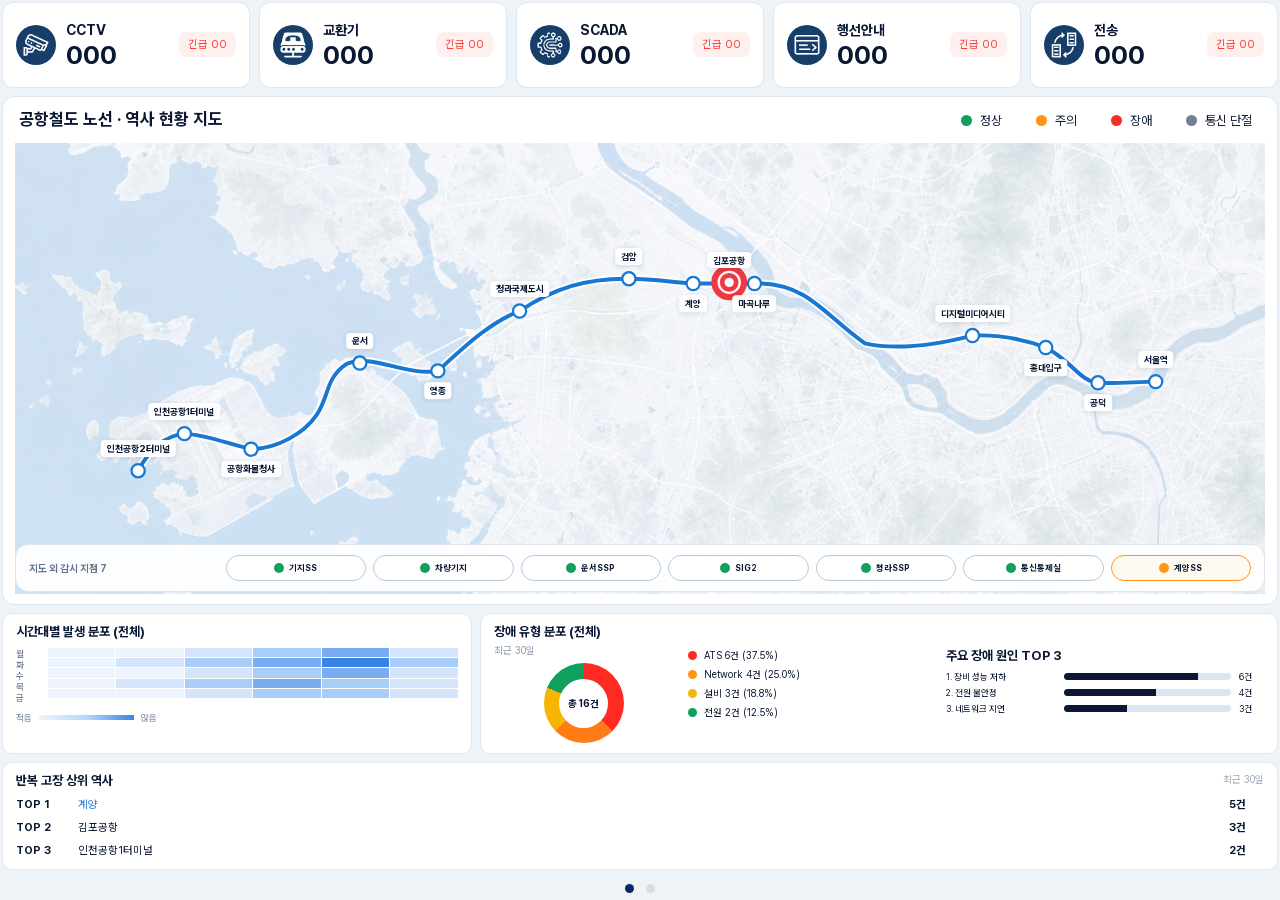
==== commit 126fab7b: "기획안 ver092에 맞춰 ui 수정(80프로) 및 색상 바꿀경우 메인대시보드 바뀌는거 확인" ====
--- a/ArexTnms/src/main/webapp/css/tnms/planner-dashboard-map/index.html
+++ b/ArexTnms/src/main/webapp/css/tnms/planner-dashboard-map/index.html
@@ -4,25 +4,25 @@
   <meta charset="utf-8" />
   <meta name="viewport" content="width=device-width,initial-scale=1" />
   <title>TNMS 공항철도 노선·역사 현황</title>
-  <link rel="stylesheet" href="style.css?v=20260904.1" />
+  <link rel="stylesheet" href="style.css?v=20260917.1" />
 </head>
 <body class="embedded-dashboard">
 <div class="app-shell">
   <main class="dashboard">
     <section class="kpi-grid" aria-label="시스템 요약">
-      <article class="kpi-card kpi-red">
+      <article class="kpi-card kpi-red" data-system-code="VMS">
         <span class="kpi-symbol kpi-symbol--cctv" aria-hidden="true"></span><div><b>CCTV</b><strong>000</strong></div><span class="urgent">긴급 00</span>
       </article>
-      <article class="kpi-card kpi-green">
+      <article class="kpi-card kpi-green" data-system-code="PBX">
         <span class="kpi-symbol kpi-symbol--pbx" aria-hidden="true"></span><div><b>교환기</b><strong>000</strong></div><span class="urgent">긴급 00</span>
       </article>
-      <article class="kpi-card kpi-green">
+      <article class="kpi-card kpi-green" data-system-code="SCADA_SEC">
         <span class="kpi-symbol kpi-symbol--scada" aria-hidden="true"></span><div><b>SCADA</b><strong>000</strong></div><span class="urgent">긴급 00</span>
       </article>
-      <article class="kpi-card kpi-purple">
+      <article class="kpi-card kpi-purple" data-system-code="EMS_PIDS">
         <span class="kpi-symbol kpi-symbol--pids" aria-hidden="true"></span><div><b>행선안내</b><strong>000</strong></div><span class="urgent">긴급 00</span>
       </article>
-      <article class="kpi-card kpi-orange">
+      <article class="kpi-card kpi-orange" data-system-code="EMS_TX">
         <span class="kpi-symbol kpi-symbol--transmission" aria-hidden="true"></span><div><b>전송</b><strong>000</strong></div><span class="urgent">긴급 00</span>
       </article>
     </section>
@@ -63,7 +63,7 @@
         </svg>
 
         <!-- 역사명 + 노선 마커 모두 클릭 가능 -->
-        <button class="station station-select below" data-location="인천공항2터미널" type="button" style="--x:9.85%;--y:72.58%">인천공항2터미널</button>
+        <button class="station station-select above t2-station" data-location="인천공항2터미널" type="button" style="--x:9.85%;--y:72.58%">인천공항2터미널</button>
         <button class="station station-select above" data-location="인천공항1터미널" type="button" style="--x:13.55%;--y:64.37%">인천공항1터미널</button>
         <button class="station station-select below" data-location="공항화물청사" type="button" style="--x:18.89%;--y:67.81%">공항화물청사</button>
         <button class="station station-select above" data-location="운서" type="button" style="--x:27.58%;--y:48.74%">운서</button>
@@ -142,6 +142,6 @@
     <div class="page-dots" aria-label="대시보드 화면 전환"><button class="active" type="button" aria-label="첫 번째 대시보드"></button><button type="button" aria-label="두 번째 대시보드" onclick="parent.postMessage({source:'tnms-planner',type:'dashboard-slide',index:1},location.origin)"></button></div>
   </main>
 </div>
-<script src="app.js?v=20260903.4"></script>
+<script src="app.js?v=20260917.1"></script>
 </body>
 </html>
--- a/ArexTnms/src/main/webapp/css/tnms/planner-dashboard-map/style.css
+++ b/ArexTnms/src/main/webapp/css/tnms/planner-dashboard-map/style.css
@@ -1,12 +1,12 @@
 @font-face{font-family:Pretendard;src:url('../../../fonts/tnms/PretendardVariable.woff2') format('woff2-variations');font-style:normal;font-weight:45 920;font-display:swap}
-:root{--nav:#0b3269;--nav2:#082a5c;--blue:#1775d0;--text:#0a1833;--muted:#718096;--bg:#eef3f8;--line:#dfe6ef;--card:#fff;--green:#10a05d;--orange:#ff9418;--red:#ff2b22;--gray:#718096}
+:root{--nav:#0b3269;--nav2:#082a5c;--blue:#1775d0;--text:#0a1833;--muted:#718096;--bg:#eef3f8;--line:#dfe6ef;--card:#fff;--green:#10a05d;--orange:#ff9418;--red:#ff2b22;--gray:#718096;--unknown:#718096;--normal-color:#10a05d;--normal-soft:rgba(16,160,93,.07);--normal-chip:rgba(16,160,93,.13);--normal-border:rgba(16,160,93,.32);--warning-color:#ff9418;--warning-soft:rgba(255,148,24,.07);--warning-chip:rgba(255,148,24,.13);--warning-border:rgba(255,148,24,.32);--critical-color:#ff2b22;--critical-soft:rgba(255,43,34,.07);--critical-chip:rgba(255,43,34,.13);--critical-border:rgba(255,43,34,.32);--unknown-color:#718096;--unknown-soft:rgba(113,128,150,.07);--unknown-chip:rgba(113,128,150,.13);--unknown-border:rgba(113,128,150,.32)}
 *{box-sizing:border-box}html,body{margin:0;min-height:100%;font-family:Pretendard,"Noto Sans KR","Apple SD Gothic Neo",Arial,sans-serif;color:var(--text);background:var(--bg)}button{font:inherit;color:inherit}
 .app-shell{min-height:100vh;padding-left:214px;padding-top:78px}.sidebar{position:fixed;inset:0 auto 0 0;width:214px;background:linear-gradient(180deg,#0b3979 0%,#082c61 100%);color:#fff;z-index:20;padding:16px 14px 14px;display:flex;flex-direction:column}.brand{height:60px;display:flex;align-items:center;padding:0 14px 10px}.brand img{width:120px;height:auto;object-fit:contain}.nav-list{display:grid;gap:6px;margin-top:10px}.nav-item{border:0;background:transparent;color:#fff;height:42px;border-radius:7px;padding:0 14px;display:flex;align-items:center;gap:13px;text-align:left;cursor:pointer;font-size:14px}.nav-item.active{background:#1974dd}.nav-icon{width:17px;text-align:center;font-size:16px}.collapse-btn{margin-top:auto;height:40px;border:1px solid rgba(255,255,255,.16);border-radius:6px;background:rgba(255,255,255,.06);color:#fff;font-size:13px;cursor:pointer}
 .topbar{position:fixed;z-index:15;left:214px;right:0;top:0;height:78px;background:#062652;color:#fff;display:flex;align-items:center;justify-content:space-between;padding:0 30px;border-bottom:1px solid #27496f}.topbar h1{margin:0;font-size:22px;font-weight:700}.topbar-actions{display:flex;align-items:center;gap:14px;font-size:12px}.mail{position:relative;font-size:17px}.mail b{position:absolute;right:-9px;top:-8px;background:#ff2b22;color:#fff;border-radius:20px;font-size:9px;line-height:16px;min-width:16px;text-align:center}.divider{opacity:.5}.fullscreen{font-size:19px}.user-dot{display:grid;place-items:center;width:32px;height:32px;border:2px solid #fff;border-radius:50%;font-size:20px}
 .dashboard{padding:16px 18px 24px;min-width:0}.kpi-grid{display:grid;grid-template-columns:repeat(5,minmax(0,1fr));gap:12px;margin-bottom:12px}.kpi-card{height:92px;border:1px solid #e0e7f0;background:#fff;border-radius:11px;display:flex;align-items:center;padding:0 16px;gap:14px;box-shadow:0 1px 2px rgba(22,42,77,.02)}.kpi-card>div{display:flex;flex-direction:column;gap:4px}.kpi-card b{font-size:14px}.kpi-card strong{font-size:28px;line-height:1}.kpi-symbol{display:grid;place-items:center;width:48px;height:48px;flex:0 0 auto;border-radius:50%;overflow:hidden;background-color:#173e68;background-image:url('../../../images/tnms/dashboard/kpi-symbols.png');background-repeat:no-repeat;background-size:500% 100%}.kpi-symbol--cctv{background-position:0 0}.kpi-symbol--pbx{background-position:25% 0}.kpi-symbol--scada{background-position:50% 0}.kpi-symbol--pids{background-position:75% 0}.kpi-symbol--transmission{background-position:100% 0}.urgent{margin-left:auto;background:#fff0f0;color:#ff3c36;border-radius:7px;padding:6px 9px;font-size:11px}
-.map-card{background:#fff;border:1px solid #dde5ef;border-radius:12px;padding:16px 14px 14px}.card-head{height:42px;display:flex;align-items:flex-start;justify-content:space-between;padding:0 4px}.card-head h2{font-size:17px;margin:2px 0 0;font-weight:700}.legend{display:flex;gap:34px;padding:6px 9px 0 0;color:#16213a;font-size:13px}.legend span,.watch-strip span{display:flex;align-items:center;gap:8px}.dot{display:inline-block;width:11px;height:11px;border-radius:50%}.dot.green{background:#10a05d}.dot.orange{background:#ff9418}.dot.red{background:#ff2b22}.dot.gray{background:#718096}.dot.yellow{background:#f4b70a}
+.map-card{background:#fff;border:1px solid #dde5ef;border-radius:12px;padding:16px 14px 14px}.card-head{height:42px;display:flex;align-items:flex-start;justify-content:space-between;padding:0 4px}.card-head h2{font-size:17px;margin:2px 0 0;font-weight:700}.legend{display:flex;gap:34px;padding:6px 9px 0 0;color:#16213a;font-size:13px}.legend span,.watch-strip span{display:flex;align-items:center;gap:8px}.dot{display:inline-block;width:11px;height:11px;border-radius:50%}.dot.green{background:var(--green)}.dot.orange{background:var(--orange)}.dot.red{background:var(--red)}.dot.gray{background:var(--gray)}.dot.unknown{background:var(--unknown)}.dot.yellow{background:#f4b70a}
 .map-wrap{position:relative;width:100%;aspect-ratio:1606/582.666;overflow:hidden;background:#eaf3fb}.map-bg{position:absolute;inset:0;width:100%;height:100%;object-fit:cover}.route-svg{position:absolute;inset:0;width:100%;height:100%;pointer-events:none}.route-halo{fill:none;stroke:rgba(255,255,255,.95);stroke-width:10.15;stroke-linecap:round;stroke-linejoin:round}.route-line{fill:none;stroke:#1877d2;stroke-width:5.08;stroke-linecap:round;stroke-linejoin:round}.route-nodes circle{fill:#fff;stroke:#1877d2;stroke-width:2.9}.route-nodes .gimpo-ring{fill:#fff4f4;stroke:#ee3843;stroke-width:8}.route-nodes .gimpo-core{fill:#fff;stroke:#ee3843;stroke-width:6}
-.station{--x:50%;--y:50%;position:absolute;left:var(--x);top:var(--y);transform:translate(-50%,-50%);z-index:4;border:0;background:#fff;border-radius:5px;padding:4px 8px;white-space:nowrap;font-size:11px;font-weight:700;box-shadow:0 1px 5px rgba(21,55,92,.14);cursor:pointer}.station.above{transform:translate(-50%,-45px)}.station.below{transform:translate(-50%,18px)}.station.gimpo{z-index:6}.station:focus-visible{outline:3px solid rgba(24,119,210,.35);outline-offset:2px}.station-panel{position:absolute;right:8px;top:10px;width:435px;max-width:38%;z-index:8;border:1px solid #cfd9e6;border-radius:15px;background:rgba(255,255,255,.98);box-shadow:0 9px 24px rgba(38,66,94,.13);opacity:0;visibility:hidden;transform:translateX(18px);transition:.18s ease}.station-panel.open{opacity:1;visibility:visible;transform:translateX(0)}.station-panel-head{height:78px;border-bottom:1px solid #e4eaf1;display:flex;align-items:center;justify-content:space-between;padding:0 20px}.station-panel-head>div{display:flex;align-items:center;gap:14px}.big-status{width:20px;height:20px;background:#ee3843;border-radius:50%}.station-panel h3{font-size:20px;margin:0 0 5px}.station-panel p{font-size:12px;color:#718096;margin:0}.close-panel{border:0;background:transparent;color:#66758a;font-size:24px;cursor:pointer;padding:4px 8px}.system-list{padding:13px 16px 16px;display:grid;gap:8px}.system-row{display:grid;grid-template-columns:32px 1fr auto;align-items:center;gap:12px;min-height:51px;border-radius:10px;padding:8px 12px;border:1px solid #dfe6ee;background:#f8fbfe}.system-row .system-ico{width:30px;height:30px;border-radius:50%;display:grid;place-items:center;font-size:20px;font-weight:700}.system-row b{display:block;font-size:14px;margin-bottom:2px}.system-row small{font-size:10px;color:#728095}.system-row em{font-style:normal;border-radius:16px;padding:5px 13px;font-size:11px;font-weight:700}.system-row.danger{border-color:#ffc0c4;background:#fff5f5}.system-row.danger .system-ico,.system-row.danger small{color:#ef3945}.system-row.danger .system-ico,.system-row.danger em{background:#ffe4e6;color:#ef3945}.system-row.success .system-ico,.system-row.success em{background:#e4f8ee;color:#10a05d}.system-row.warn{border-color:#ffd591;background:#fffbef}.system-row.warn .system-ico,.system-row.warn em{background:#fff0d1;color:#ef9300}
+.station{--x:50%;--y:50%;position:absolute;left:var(--x);top:var(--y);transform:translate(-50%,-50%);z-index:4;border:0;background:#fff;border-radius:5px;padding:4px 8px;white-space:nowrap;font-size:11px;font-weight:700;box-shadow:0 1px 5px rgba(21,55,92,.14);cursor:pointer}.station.above{transform:translate(-50%,-45px)}.station.below{transform:translate(-50%,18px)}.station.gimpo{z-index:6}.station:focus-visible{outline:3px solid rgba(24,119,210,.35);outline-offset:2px}.station-panel{position:absolute;right:8px;top:10px;width:435px;max-width:38%;z-index:8;border:1px solid #cfd9e6;border-radius:15px;background:rgba(255,255,255,.98);box-shadow:0 9px 24px rgba(38,66,94,.13);opacity:0;visibility:hidden;transform:translateX(18px);transition:.18s ease}.station-panel.open{opacity:1;visibility:visible;transform:translateX(0)}.station-panel-head{height:78px;border-bottom:1px solid #e4eaf1;display:flex;align-items:center;justify-content:space-between;padding:0 20px}.station-panel-head>div{display:flex;align-items:center;gap:14px}.big-status{width:20px;height:20px;background:var(--nav);border-radius:50%}.station-panel h3{font-size:20px;margin:0 0 5px}.station-panel p{font-size:12px;color:#718096;margin:0}.close-panel{border:0;background:transparent;color:#66758a;font-size:24px;cursor:pointer;padding:4px 8px}.system-list{padding:13px 16px 16px;display:grid;gap:8px}.system-row{display:grid;grid-template-columns:32px 1fr auto;align-items:center;gap:12px;min-height:51px;border-radius:10px;padding:8px 12px;border:1px solid #dfe6ee;background:#f8fbfe}.system-row .system-ico{width:30px;height:30px;border-radius:50%;display:grid;place-items:center;font-size:20px;font-weight:700}.system-row b{display:block;font-size:14px;margin-bottom:2px}.system-row small{font-size:10px;color:#728095}.system-row em{font-style:normal;border-radius:16px;padding:5px 13px;font-size:11px;font-weight:700}.system-row.danger{border-color:var(--critical-border);background:var(--critical-soft)}.system-row.danger .system-ico,.system-row.danger small{color:var(--critical-color)}.system-row.danger .system-ico,.system-row.danger em{background:var(--critical-chip);color:var(--critical-color)}.system-row.warn{border-color:var(--warning-border);background:var(--warning-soft)}.system-row.warn .system-ico,.system-row.warn small{color:var(--warning-color)}.system-row.warn .system-ico,.system-row.warn em{background:var(--warning-chip);color:var(--warning-color)}.system-row.success{border-color:var(--normal-border);background:var(--normal-soft)}.system-row.success .system-ico,.system-row.success small{color:var(--normal-color)}.system-row.success .system-ico,.system-row.success em{background:var(--normal-chip);color:var(--normal-color)}.system-row.off{border-color:var(--unknown-border);background:var(--unknown-soft)}.system-row.off .system-ico,.system-row.off small{color:var(--unknown-color)}.system-row.off .system-ico,.system-row.off em{background:var(--unknown-chip);color:var(--unknown-color)}
 .watch-strip{position:absolute;left:0;right:0;bottom:8px;height:58px;background:rgba(255,255,255,.93);border:1px solid #dce5ef;border-radius:13px;padding:0 20px;display:grid;grid-template-columns:155px repeat(7,minmax(0,1fr));align-items:center;gap:10px;z-index:5}.watch-strip strong{font-size:14px;color:#64748b}.watch-strip span{height:28px;border:1px solid #b7cadc;border-radius:20px;padding:0 12px;background:#fff;font-size:11px;font-weight:700;white-space:nowrap}.watch-strip .dot{width:10px;height:10px}.watch-strip .warn-chip{border-color:#ff9418;background:#fffaf1}
 .analytics-grid{display:grid;grid-template-columns:1.2fr 2fr .78fr;gap:12px;margin-top:12px}.analytics-card{min-height:114px;background:#fff;border:1px solid #e0e7f0;border-radius:10px;padding:14px 16px}.analytics-card h3{font-size:13px;margin:0;font-weight:700}.heatmap-wrap{display:grid;grid-template-columns:22px 1fr;grid-template-rows:1fr 20px;gap:4px 10px;margin-top:9px}.hm-labels{display:grid;grid-template-rows:repeat(5,1fr);font-size:9px;color:#61718a}.heatmap{display:grid;grid-template-columns:repeat(6,1fr);grid-template-rows:repeat(5,1fr);height:50px;gap:1px}.heatmap i{background:#edf4fd}.heatmap i.l1{background:#d4e5fb}.heatmap i.l2{background:#a8cdf7}.heatmap i.l3{background:#79acf1}.heatmap i.l4{background:#3b82e6}.hm-scale{grid-column:1/-1;display:flex;align-items:center;gap:7px;font-size:9px;color:#7a8798}.hm-scale b{width:95px;height:5px;background:linear-gradient(90deg,#edf4fd,#b6d7fa,#3b82e6)}
 .fault-card{display:grid;grid-template-columns:180px 1fr 1.3fr;gap:14px;align-items:center}.fault-left small{display:block;margin-top:5px;color:#8b98aa;font-size:10px}.donut{width:80px;height:80px;border-radius:50%;margin:7px auto 0;background:conic-gradient(#ff2b22 0 37.5%,#ff7b16 37.5% 62.5%,#f5b500 62.5% 81.3%,#10a05d 81.3% 100%);position:relative;display:grid;place-items:center}.donut:after{content:"";position:absolute;width:49px;height:49px;border-radius:50%;background:#fff}.donut b{position:relative;z-index:2;font-size:10px}.fault-legend{list-style:none;padding:0;margin:0;display:grid;gap:7px;font-size:10px}.fault-legend li{display:flex;align-items:center;gap:7px}.fault-legend .dot{width:9px;height:9px}.cause-list h3{margin-bottom:8px}.cause-list p{margin:5px 0;display:grid;grid-template-columns:110px 1fr 25px;align-items:center;gap:8px;font-size:9px}.cause-list p b{height:7px;border-radius:10px;background:linear-gradient(90deg,#0a1833 var(--w),#dce6f3 var(--w))}.cause-list em{font-style:normal}.repeat-card h3{display:flex;justify-content:space-between}.repeat-card h3 small{font-size:10px;color:#9aa6b5;font-weight:400}.repeat-card p{display:grid;grid-template-columns:52px 1fr 35px;gap:10px;margin:10px 0 0;font-size:11px}.repeat-card .blue{color:#1f73d7}.page-dots{display:flex;justify-content:center;gap:12px;padding-top:10px}.page-dots i{width:12px;height:12px;border-radius:50%;background:#d9dde3}.page-dots i.active{background:#082b63}
@@ -158,9 +158,9 @@
   to{opacity:1;transform:translateX(0)}
 }
 @keyframes statusPulse{
-  0%{box-shadow:0 0 0 0 rgba(238,56,67,.35)}
-  70%{box-shadow:0 0 0 10px rgba(238,56,67,0)}
-  100%{box-shadow:0 0 0 0 rgba(238,56,67,0)}
+  0%{box-shadow:0 0 0 0 rgba(11,50,105,.35)}
+  70%{box-shadow:0 0 0 10px rgba(11,50,105,0)}
+  100%{box-shadow:0 0 0 0 rgba(11,50,105,0)}
 }
 
 @media (prefers-reduced-motion: reduce){
@@ -556,6 +556,10 @@
 body.embedded-dashboard .analytics-card{min-height:clamp(84px,12vh,112px);padding:10px 13px}
 body.embedded-dashboard .page-dots{height:20px;padding:1px;align-items:center}
 body.embedded-dashboard .page-dots button{width:9px;height:9px}
+body.embedded-dashboard .watch-strip{bottom:2px;height:clamp(34px,5.5vh,48px)}
+body.embedded-dashboard .station.t2-station{z-index:7}
+.station.db-normal,.station.db-critical,.station.db-warning,.station.db-offline,.station.db-unknown{color:var(--text)!important}.station.db-normal{border-color:var(--green)!important}.station.db-critical{border-color:var(--red)!important}.station.db-warning{border-color:var(--orange)!important}.station.db-offline,.station.db-unknown{border-color:var(--unknown)!important}.watch-chip.db-normal{border-color:var(--green)!important;color:var(--green)!important}.watch-chip.db-critical{border-color:var(--red)!important;color:var(--red)!important}.watch-chip.db-warning{border-color:var(--orange)!important;color:var(--orange)!important}.watch-chip.db-offline,.watch-chip.db-unknown{border-color:var(--unknown)!important;color:var(--unknown)!important}.station.station-selected,.station.gimpo.station-selected,.station.gimpo.active{color:var(--text)!important}
+.watch-chip.db-mnls{border-color:#69bff8!important;background:#f2f9ff!important;color:#2c8fd6!important}.watch-chip.db-mnls.point-active{border-color:#2c8fd6!important;background:#e8f5ff!important;color:#2c8fd6!important;box-shadow:0 3px 10px rgba(105,191,248,.24)!important}
 
 @media(max-height:760px){
   body.embedded-dashboard .dashboard{gap:6px}
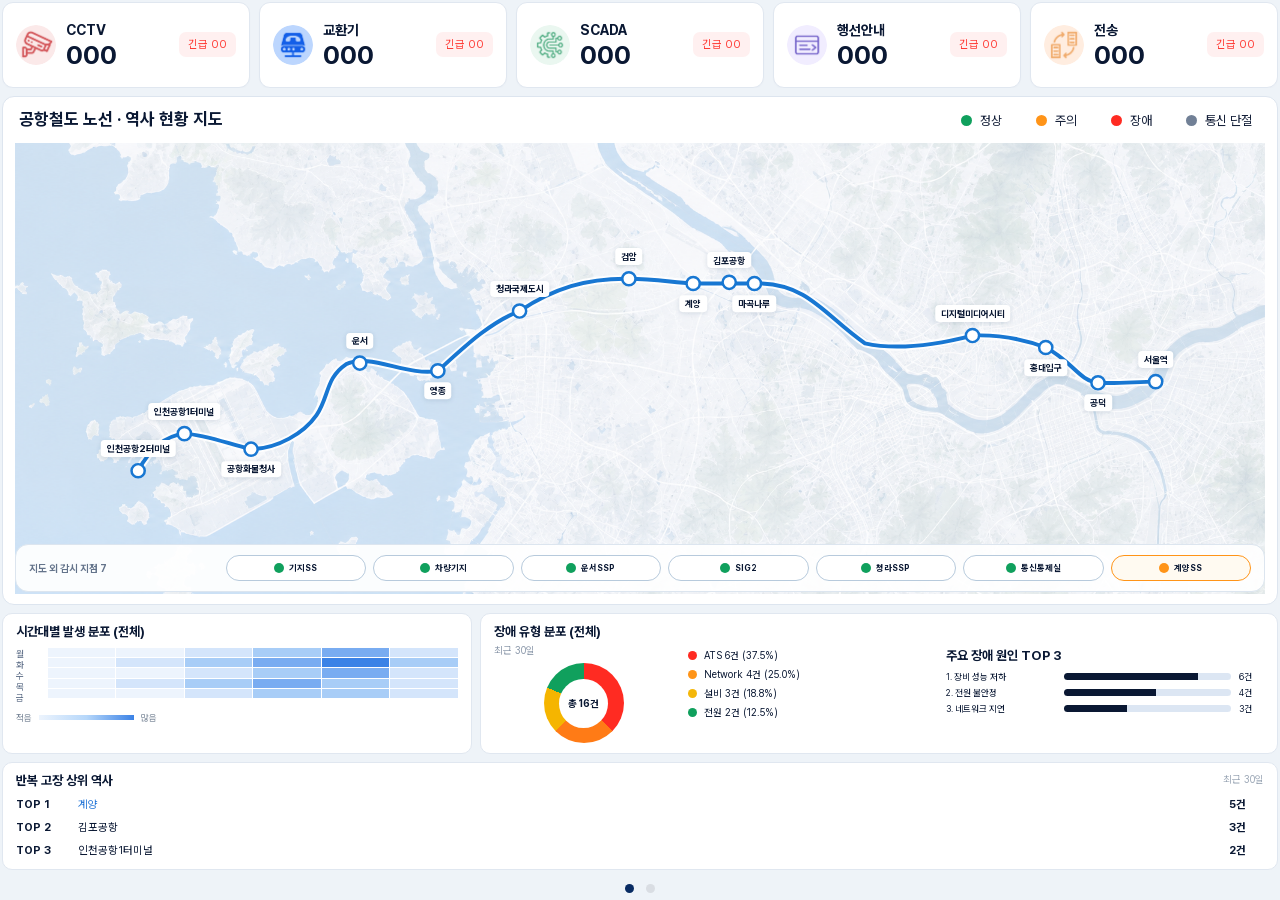
==== commit e603369e: "심볼 아이콘 및  ui 기능개선 버그수정 (기획서 ver 0.92관련)" ====
--- a/ArexTnms/src/main/webapp/css/tnms/planner-dashboard-map/index.html
+++ b/ArexTnms/src/main/webapp/css/tnms/planner-dashboard-map/index.html
@@ -4,7 +4,7 @@
   <meta charset="utf-8" />
   <meta name="viewport" content="width=device-width,initial-scale=1" />
   <title>TNMS 공항철도 노선·역사 현황</title>
-  <link rel="stylesheet" href="style.css?v=20260917.1" />
+  <link rel="stylesheet" href="style.css?v=20260918.2" />
 </head>
 <body class="embedded-dashboard">
 <div class="app-shell">
@@ -52,8 +52,7 @@
             <circle class="route-node" data-node="청라국제도시" cx="900.724" cy="520.005" r="8.489"/>
             <circle class="route-node" data-node="검암" cx="1041.18" cy="478.333" r="8.489"/>
             <circle class="route-node" data-node="계양" cx="1123.76" cy="484.505" r="8.489"/>
-            <circle class="gimpo-ring route-node" data-node="김포공항" cx="1170.07" cy="482.966" r="19"/>
-            <circle class="gimpo-core route-node" data-node="김포공항" cx="1170.07" cy="482.966" r="9"/>
+            <circle class="route-node" data-node="김포공항" cx="1170.07" cy="482.966" r="8.489"/>
             <circle class="route-node" data-node="마곡나루" cx="1202.47" cy="484.505" r="8.489"/>
             <circle class="route-node" data-node="디지털미디어시티" cx="1482.62" cy="551.645" r="8.489"/>
             <circle class="route-node" data-node="홍대입구" cx="1576.77" cy="567.083" r="8.489"/>
@@ -71,7 +70,7 @@
         <button class="station station-select above" data-location="청라국제도시" type="button" style="--x:40.37%;--y:37.22%">청라국제도시</button>
         <button class="station station-select above" data-location="검암" type="button" style="--x:49.11%;--y:30.07%">검암</button>
         <button class="station station-select below" data-location="계양" type="button" style="--x:54.25%;--y:31.13%">계양</button>
-        <button class="station station-select gimpo above" data-location="김포공항" type="button" style="--x:57.14%;--y:30.86%">김포공항</button>
+        <button class="station station-select above" data-location="김포공항" type="button" style="--x:57.14%;--y:30.86%">김포공항</button>
         <button class="station station-select below" data-location="마곡나루" type="button" style="--x:59.15%;--y:31.13%">마곡나루</button>
         <button class="station station-select above" data-location="디지털미디어시티" type="button" style="--x:76.60%;--y:42.65%">디지털미디어시티</button>
         <button class="station station-select below" data-location="홍대입구" type="button" style="--x:82.46%;--y:45.30%">홍대입구</button>
@@ -87,7 +86,7 @@
         <button class="node-hotspot" data-location="청라국제도시" type="button" style="--x:40.37%;--y:37.22%" aria-label="청라국제도시 시스템 상태 보기"></button>
         <button class="node-hotspot" data-location="검암" type="button" style="--x:49.11%;--y:30.07%" aria-label="검암 시스템 상태 보기"></button>
         <button class="node-hotspot" data-location="계양" type="button" style="--x:54.25%;--y:31.13%" aria-label="계양 시스템 상태 보기"></button>
-        <button class="node-hotspot gimpo-hotspot" data-location="김포공항" type="button" style="--x:57.14%;--y:30.86%" aria-label="김포공항 시스템 상태 보기"></button>
+        <button class="node-hotspot" data-location="김포공항" type="button" style="--x:57.14%;--y:30.86%" aria-label="김포공항 시스템 상태 보기"></button>
         <button class="node-hotspot" data-location="마곡나루" type="button" style="--x:59.15%;--y:31.13%" aria-label="마곡나루 시스템 상태 보기"></button>
         <button class="node-hotspot" data-location="디지털미디어시티" type="button" style="--x:76.60%;--y:42.65%" aria-label="디지털미디어시티 시스템 상태 보기"></button>
         <button class="node-hotspot" data-location="홍대입구" type="button" style="--x:82.46%;--y:45.30%" aria-label="홍대입구 시스템 상태 보기"></button>
@@ -142,6 +141,6 @@
     <div class="page-dots" aria-label="대시보드 화면 전환"><button class="active" type="button" aria-label="첫 번째 대시보드"></button><button type="button" aria-label="두 번째 대시보드" onclick="parent.postMessage({source:'tnms-planner',type:'dashboard-slide',index:1},location.origin)"></button></div>
   </main>
 </div>
-<script src="app.js?v=20260917.1"></script>
+<script src="app.js?v=20260918.2"></script>
 </body>
 </html>
--- a/ArexTnms/src/main/webapp/css/tnms/planner-dashboard-map/style.css
+++ b/ArexTnms/src/main/webapp/css/tnms/planner-dashboard-map/style.css
@@ -3,10 +3,10 @@
 *{box-sizing:border-box}html,body{margin:0;min-height:100%;font-family:Pretendard,"Noto Sans KR","Apple SD Gothic Neo",Arial,sans-serif;color:var(--text);background:var(--bg)}button{font:inherit;color:inherit}
 .app-shell{min-height:100vh;padding-left:214px;padding-top:78px}.sidebar{position:fixed;inset:0 auto 0 0;width:214px;background:linear-gradient(180deg,#0b3979 0%,#082c61 100%);color:#fff;z-index:20;padding:16px 14px 14px;display:flex;flex-direction:column}.brand{height:60px;display:flex;align-items:center;padding:0 14px 10px}.brand img{width:120px;height:auto;object-fit:contain}.nav-list{display:grid;gap:6px;margin-top:10px}.nav-item{border:0;background:transparent;color:#fff;height:42px;border-radius:7px;padding:0 14px;display:flex;align-items:center;gap:13px;text-align:left;cursor:pointer;font-size:14px}.nav-item.active{background:#1974dd}.nav-icon{width:17px;text-align:center;font-size:16px}.collapse-btn{margin-top:auto;height:40px;border:1px solid rgba(255,255,255,.16);border-radius:6px;background:rgba(255,255,255,.06);color:#fff;font-size:13px;cursor:pointer}
 .topbar{position:fixed;z-index:15;left:214px;right:0;top:0;height:78px;background:#062652;color:#fff;display:flex;align-items:center;justify-content:space-between;padding:0 30px;border-bottom:1px solid #27496f}.topbar h1{margin:0;font-size:22px;font-weight:700}.topbar-actions{display:flex;align-items:center;gap:14px;font-size:12px}.mail{position:relative;font-size:17px}.mail b{position:absolute;right:-9px;top:-8px;background:#ff2b22;color:#fff;border-radius:20px;font-size:9px;line-height:16px;min-width:16px;text-align:center}.divider{opacity:.5}.fullscreen{font-size:19px}.user-dot{display:grid;place-items:center;width:32px;height:32px;border:2px solid #fff;border-radius:50%;font-size:20px}
-.dashboard{padding:16px 18px 24px;min-width:0}.kpi-grid{display:grid;grid-template-columns:repeat(5,minmax(0,1fr));gap:12px;margin-bottom:12px}.kpi-card{height:92px;border:1px solid #e0e7f0;background:#fff;border-radius:11px;display:flex;align-items:center;padding:0 16px;gap:14px;box-shadow:0 1px 2px rgba(22,42,77,.02)}.kpi-card>div{display:flex;flex-direction:column;gap:4px}.kpi-card b{font-size:14px}.kpi-card strong{font-size:28px;line-height:1}.kpi-symbol{display:grid;place-items:center;width:48px;height:48px;flex:0 0 auto;border-radius:50%;overflow:hidden;background-color:#173e68;background-image:url('../../../images/tnms/dashboard/kpi-symbols.png');background-repeat:no-repeat;background-size:500% 100%}.kpi-symbol--cctv{background-position:0 0}.kpi-symbol--pbx{background-position:25% 0}.kpi-symbol--scada{background-position:50% 0}.kpi-symbol--pids{background-position:75% 0}.kpi-symbol--transmission{background-position:100% 0}.urgent{margin-left:auto;background:#fff0f0;color:#ff3c36;border-radius:7px;padding:6px 9px;font-size:11px}
+.dashboard{padding:16px 18px 24px;min-width:0}.kpi-grid{display:grid;grid-template-columns:repeat(5,minmax(0,1fr));gap:12px;margin-bottom:12px}.kpi-card{height:92px;border:1px solid #e0e7f0;background:#fff;border-radius:11px;display:flex;align-items:center;padding:0 16px;gap:14px;box-shadow:0 1px 2px rgba(22,42,77,.02)}.kpi-card>div{display:flex;flex-direction:column;gap:4px}.kpi-card b{font-size:14px}.kpi-card strong{font-size:28px;line-height:1}.kpi-symbol{display:grid;place-items:center;width:48px;height:48px;flex:0 0 auto;border-radius:50%;overflow:hidden;background-color:transparent;background-repeat:no-repeat;background-position:center;background-size:contain}.kpi-symbol--cctv{background-image:url('../../../images/tnms/dashboard/system-icons/cctv.png')}.kpi-symbol--pbx{background-image:url('../../../images/tnms/dashboard/system-icons/pbx.png')}.kpi-symbol--scada{background-image:url('../../../images/tnms/dashboard/system-icons/scada.png')}.kpi-symbol--pids{background-image:url('../../../images/tnms/dashboard/system-icons/hse.png')}.kpi-symbol--transmission{background-image:url('../../../images/tnms/dashboard/system-icons/ems.png')}.urgent{margin-left:auto;background:#fff0f0;color:#ff3c36;border-radius:7px;padding:6px 9px;font-size:11px}
 .map-card{background:#fff;border:1px solid #dde5ef;border-radius:12px;padding:16px 14px 14px}.card-head{height:42px;display:flex;align-items:flex-start;justify-content:space-between;padding:0 4px}.card-head h2{font-size:17px;margin:2px 0 0;font-weight:700}.legend{display:flex;gap:34px;padding:6px 9px 0 0;color:#16213a;font-size:13px}.legend span,.watch-strip span{display:flex;align-items:center;gap:8px}.dot{display:inline-block;width:11px;height:11px;border-radius:50%}.dot.green{background:var(--green)}.dot.orange{background:var(--orange)}.dot.red{background:var(--red)}.dot.gray{background:var(--gray)}.dot.unknown{background:var(--unknown)}.dot.yellow{background:#f4b70a}
-.map-wrap{position:relative;width:100%;aspect-ratio:1606/582.666;overflow:hidden;background:#eaf3fb}.map-bg{position:absolute;inset:0;width:100%;height:100%;object-fit:cover}.route-svg{position:absolute;inset:0;width:100%;height:100%;pointer-events:none}.route-halo{fill:none;stroke:rgba(255,255,255,.95);stroke-width:10.15;stroke-linecap:round;stroke-linejoin:round}.route-line{fill:none;stroke:#1877d2;stroke-width:5.08;stroke-linecap:round;stroke-linejoin:round}.route-nodes circle{fill:#fff;stroke:#1877d2;stroke-width:2.9}.route-nodes .gimpo-ring{fill:#fff4f4;stroke:#ee3843;stroke-width:8}.route-nodes .gimpo-core{fill:#fff;stroke:#ee3843;stroke-width:6}
-.station{--x:50%;--y:50%;position:absolute;left:var(--x);top:var(--y);transform:translate(-50%,-50%);z-index:4;border:0;background:#fff;border-radius:5px;padding:4px 8px;white-space:nowrap;font-size:11px;font-weight:700;box-shadow:0 1px 5px rgba(21,55,92,.14);cursor:pointer}.station.above{transform:translate(-50%,-45px)}.station.below{transform:translate(-50%,18px)}.station.gimpo{z-index:6}.station:focus-visible{outline:3px solid rgba(24,119,210,.35);outline-offset:2px}.station-panel{position:absolute;right:8px;top:10px;width:435px;max-width:38%;z-index:8;border:1px solid #cfd9e6;border-radius:15px;background:rgba(255,255,255,.98);box-shadow:0 9px 24px rgba(38,66,94,.13);opacity:0;visibility:hidden;transform:translateX(18px);transition:.18s ease}.station-panel.open{opacity:1;visibility:visible;transform:translateX(0)}.station-panel-head{height:78px;border-bottom:1px solid #e4eaf1;display:flex;align-items:center;justify-content:space-between;padding:0 20px}.station-panel-head>div{display:flex;align-items:center;gap:14px}.big-status{width:20px;height:20px;background:var(--nav);border-radius:50%}.station-panel h3{font-size:20px;margin:0 0 5px}.station-panel p{font-size:12px;color:#718096;margin:0}.close-panel{border:0;background:transparent;color:#66758a;font-size:24px;cursor:pointer;padding:4px 8px}.system-list{padding:13px 16px 16px;display:grid;gap:8px}.system-row{display:grid;grid-template-columns:32px 1fr auto;align-items:center;gap:12px;min-height:51px;border-radius:10px;padding:8px 12px;border:1px solid #dfe6ee;background:#f8fbfe}.system-row .system-ico{width:30px;height:30px;border-radius:50%;display:grid;place-items:center;font-size:20px;font-weight:700}.system-row b{display:block;font-size:14px;margin-bottom:2px}.system-row small{font-size:10px;color:#728095}.system-row em{font-style:normal;border-radius:16px;padding:5px 13px;font-size:11px;font-weight:700}.system-row.danger{border-color:var(--critical-border);background:var(--critical-soft)}.system-row.danger .system-ico,.system-row.danger small{color:var(--critical-color)}.system-row.danger .system-ico,.system-row.danger em{background:var(--critical-chip);color:var(--critical-color)}.system-row.warn{border-color:var(--warning-border);background:var(--warning-soft)}.system-row.warn .system-ico,.system-row.warn small{color:var(--warning-color)}.system-row.warn .system-ico,.system-row.warn em{background:var(--warning-chip);color:var(--warning-color)}.system-row.success{border-color:var(--normal-border);background:var(--normal-soft)}.system-row.success .system-ico,.system-row.success small{color:var(--normal-color)}.system-row.success .system-ico,.system-row.success em{background:var(--normal-chip);color:var(--normal-color)}.system-row.off{border-color:var(--unknown-border);background:var(--unknown-soft)}.system-row.off .system-ico,.system-row.off small{color:var(--unknown-color)}.system-row.off .system-ico,.system-row.off em{background:var(--unknown-chip);color:var(--unknown-color)}
+.map-wrap{position:relative;width:100%;aspect-ratio:1606/582.666;overflow:hidden;background:#eaf3fb}.map-bg{position:absolute;inset:0;width:100%;height:100%;object-fit:cover}.route-svg{position:absolute;inset:0;width:100%;height:100%;pointer-events:none}.route-halo{fill:none;stroke:rgba(255,255,255,.95);stroke-width:10.15;stroke-linecap:round;stroke-linejoin:round}.route-line{fill:none;stroke:#1877d2;stroke-width:5.08;stroke-linecap:round;stroke-linejoin:round}.route-nodes circle{fill:#fff;stroke:#1877d2;stroke-width:3.2;transition:stroke .18s ease,stroke-width .18s ease,transform .18s ease}.route-nodes .route-node.db-normal{stroke:var(--green)}.route-nodes .route-node.db-warning{stroke:var(--orange)}.route-nodes .route-node.db-critical{stroke:var(--red)}.route-nodes .route-node.db-offline,.route-nodes .route-node.db-unknown{stroke:var(--unknown)}
+.station{--x:50%;--y:50%;position:absolute;left:var(--x);top:var(--y);transform:translate(-50%,-50%);z-index:4;border:0;background:#fff;border-radius:5px;padding:4px 8px;white-space:nowrap;font-size:11px;font-weight:700;box-shadow:0 1px 5px rgba(21,55,92,.14);cursor:pointer}.station.above{transform:translate(-50%,-45px)}.station.below{transform:translate(-50%,18px)}.station:focus-visible{outline:3px solid rgba(24,119,210,.35);outline-offset:2px}.station-panel{position:absolute;right:8px;top:10px;width:435px;max-width:38%;z-index:8;border:1px solid #cfd9e6;border-radius:15px;background:rgba(255,255,255,.98);box-shadow:0 9px 24px rgba(38,66,94,.13);opacity:0;visibility:hidden;transform:translateX(18px);transition:.18s ease}.station-panel.open{opacity:1;visibility:visible;transform:translateX(0)}.station-panel-head{height:78px;border-bottom:1px solid #e4eaf1;display:flex;align-items:center;justify-content:space-between;padding:0 20px}.station-panel-head>div{display:flex;align-items:center;gap:14px}.big-status{width:20px;height:20px;background:var(--nav);border-radius:50%}.station-panel h3{font-size:20px;margin:0 0 5px}.station-panel p{font-size:12px;color:#718096;margin:0}.close-panel{border:0;background:transparent;color:#66758a;font-size:24px;cursor:pointer;padding:4px 8px}.system-list{padding:13px 16px 16px;display:grid;gap:8px}.system-row{display:grid;grid-template-columns:32px 1fr auto;align-items:center;gap:12px;min-height:51px;border-radius:10px;padding:8px 12px;border:1px solid #dfe6ee;background:#f8fbfe}.system-row .system-ico{width:30px;height:30px;border-radius:50%;display:grid;place-items:center;font-size:20px;font-weight:700}.system-row b{display:block;font-size:14px;margin-bottom:2px}.system-row small{font-size:10px;color:#728095}.system-row em{font-style:normal;border-radius:16px;padding:5px 13px;font-size:11px;font-weight:700}.system-row.danger{border-color:var(--critical-border);background:var(--critical-soft)}.system-row.danger .system-ico,.system-row.danger small{color:var(--critical-color)}.system-row.danger .system-ico,.system-row.danger em{background:var(--critical-chip);color:var(--critical-color)}.system-row.warn{border-color:var(--warning-border);background:var(--warning-soft)}.system-row.warn .system-ico,.system-row.warn small{color:var(--warning-color)}.system-row.warn .system-ico,.system-row.warn em{background:var(--warning-chip);color:var(--warning-color)}.system-row.success{border-color:var(--normal-border);background:var(--normal-soft)}.system-row.success .system-ico,.system-row.success small{color:var(--normal-color)}.system-row.success .system-ico,.system-row.success em{background:var(--normal-chip);color:var(--normal-color)}.system-row.off{border-color:var(--unknown-border);background:var(--unknown-soft)}.system-row.off .system-ico,.system-row.off small{color:var(--unknown-color)}.system-row.off .system-ico,.system-row.off em{background:var(--unknown-chip);color:var(--unknown-color)}
 .watch-strip{position:absolute;left:0;right:0;bottom:8px;height:58px;background:rgba(255,255,255,.93);border:1px solid #dce5ef;border-radius:13px;padding:0 20px;display:grid;grid-template-columns:155px repeat(7,minmax(0,1fr));align-items:center;gap:10px;z-index:5}.watch-strip strong{font-size:14px;color:#64748b}.watch-strip span{height:28px;border:1px solid #b7cadc;border-radius:20px;padding:0 12px;background:#fff;font-size:11px;font-weight:700;white-space:nowrap}.watch-strip .dot{width:10px;height:10px}.watch-strip .warn-chip{border-color:#ff9418;background:#fffaf1}
 .analytics-grid{display:grid;grid-template-columns:1.2fr 2fr .78fr;gap:12px;margin-top:12px}.analytics-card{min-height:114px;background:#fff;border:1px solid #e0e7f0;border-radius:10px;padding:14px 16px}.analytics-card h3{font-size:13px;margin:0;font-weight:700}.heatmap-wrap{display:grid;grid-template-columns:22px 1fr;grid-template-rows:1fr 20px;gap:4px 10px;margin-top:9px}.hm-labels{display:grid;grid-template-rows:repeat(5,1fr);font-size:9px;color:#61718a}.heatmap{display:grid;grid-template-columns:repeat(6,1fr);grid-template-rows:repeat(5,1fr);height:50px;gap:1px}.heatmap i{background:#edf4fd}.heatmap i.l1{background:#d4e5fb}.heatmap i.l2{background:#a8cdf7}.heatmap i.l3{background:#79acf1}.heatmap i.l4{background:#3b82e6}.hm-scale{grid-column:1/-1;display:flex;align-items:center;gap:7px;font-size:9px;color:#7a8798}.hm-scale b{width:95px;height:5px;background:linear-gradient(90deg,#edf4fd,#b6d7fa,#3b82e6)}
 .fault-card{display:grid;grid-template-columns:180px 1fr 1.3fr;gap:14px;align-items:center}.fault-left small{display:block;margin-top:5px;color:#8b98aa;font-size:10px}.donut{width:80px;height:80px;border-radius:50%;margin:7px auto 0;background:conic-gradient(#ff2b22 0 37.5%,#ff7b16 37.5% 62.5%,#f5b500 62.5% 81.3%,#10a05d 81.3% 100%);position:relative;display:grid;place-items:center}.donut:after{content:"";position:absolute;width:49px;height:49px;border-radius:50%;background:#fff}.donut b{position:relative;z-index:2;font-size:10px}.fault-legend{list-style:none;padding:0;margin:0;display:grid;gap:7px;font-size:10px}.fault-legend li{display:flex;align-items:center;gap:7px}.fault-legend .dot{width:9px;height:9px}.cause-list h3{margin-bottom:8px}.cause-list p{margin:5px 0;display:grid;grid-template-columns:110px 1fr 25px;align-items:center;gap:8px;font-size:9px}.cause-list p b{height:7px;border-radius:10px;background:linear-gradient(90deg,#0a1833 var(--w),#dce6f3 var(--w))}.cause-list em{font-style:normal}.repeat-card h3{display:flex;justify-content:space-between}.repeat-card h3 small{font-size:10px;color:#9aa6b5;font-weight:400}.repeat-card p{display:grid;grid-template-columns:52px 1fr 35px;gap:10px;margin:10px 0 0;font-size:11px}.repeat-card .blue{color:#1f73d7}.page-dots{display:flex;justify-content:center;gap:12px;padding-top:10px}.page-dots i{width:12px;height:12px;border-radius:50%;background:#d9dde3}.page-dots i.active{background:#082b63}
@@ -27,65 +27,7 @@
   white-space:nowrap;
   border:0;
 }
-.gimpo-hotspot{
-  --x:57.13%;
-  --y:30.86%;
-  position:absolute;
-  left:var(--x);
-  top:var(--y);
-  width:58px;
-  height:58px;
-  transform:translate(-50%,-50%);
-  z-index:5;
-  padding:0;
-  border:0;
-  border-radius:50%;
-  background:transparent;
-  cursor:pointer;
-  -webkit-tap-highlight-color:transparent;
-}
-.gimpo-hotspot::before,
-.gimpo-hotspot::after{
-  content:"";
-  position:absolute;
-  inset:10px;
-  border:2px solid rgba(238,56,67,0);
-  border-radius:50%;
-  pointer-events:none;
-}
-.gimpo-hotspot:hover::before,
-.gimpo-hotspot:focus-visible::before{
-  border-color:rgba(238,56,67,.35);
-}
-.gimpo-hotspot:focus-visible{
-  outline:3px solid rgba(238,56,67,.28);
-  outline-offset:2px;
-}
-.map-wrap.is-opening .gimpo-hotspot::before{
-  animation:gimpoRipple 760ms cubic-bezier(.2,.75,.25,1) both;
-}
-.map-wrap.is-opening .gimpo-hotspot::after{
-  animation:gimpoRipple 760ms 120ms cubic-bezier(.2,.75,.25,1) both;
-}
-.map-wrap.is-opening .gimpo-ring{
-  transform-box:fill-box;
-  transform-origin:center;
-  animation:gimpoRingPop 540ms cubic-bezier(.2,.85,.3,1) both;
-}
-.map-wrap.is-opening .gimpo-core{
-  transform-box:fill-box;
-  transform-origin:center;
-  animation:gimpoCorePop 430ms cubic-bezier(.2,.85,.3,1) both;
-}
-.station.gimpo.active{
-  color:#ee3843;
-  box-shadow:0 3px 10px rgba(238,56,67,.18);
-}
-.map-wrap.is-opening .station.gimpo{
-  animation:gimpoLabelNudge 500ms cubic-bezier(.2,.8,.25,1) both;
-}
-
-/* second SVG 상태처럼 우측 시스템 패널 */
+/* 우측 시스템 패널 */
 .station-panel{
   opacity:0;
   visibility:hidden;
@@ -132,22 +74,6 @@
   animation:statusPulse 620ms 160ms ease-out both;
 }
 
-@keyframes gimpoRipple{
-  0%{inset:15px;border-color:rgba(238,56,67,.58);opacity:1}
-  100%{inset:-12px;border-color:rgba(238,56,67,0);opacity:0}
-}
-@keyframes gimpoRingPop{
-  0%{transform:scale(1)}
-  42%{transform:scale(1.28)}
-  100%{transform:scale(1)}
-}
-@keyframes gimpoCorePop{
-  0%{transform:scale(1)}
-  45%{transform:scale(.72)}
-  100%{transform:scale(1)}
-}
-@keyframes gimpoLabelNudge{
-  0%{margin-top:0}
   45%{margin-top:-5px}
   100%{margin-top:0}
 }
@@ -164,11 +90,6 @@
 }
 
 @media (prefers-reduced-motion: reduce){
-  .map-wrap.is-opening .gimpo-hotspot::before,
-  .map-wrap.is-opening .gimpo-hotspot::after,
-  .map-wrap.is-opening .gimpo-ring,
-  .map-wrap.is-opening .gimpo-core,
-  .map-wrap.is-opening .station.gimpo,
   .station-panel.open .station-panel-head,
   .station-panel.open .system-row,
   .station-panel.open .big-status{
@@ -223,10 +144,6 @@
   color:#1877d2;
   box-shadow:0 3px 11px rgba(24,119,210,.24);
   animation:stationLabelNudge 520ms cubic-bezier(.2,.8,.25,1) both;
-}
-.station.gimpo.station-selected{
-  color:#ee3843;
-  box-shadow:0 3px 11px rgba(238,56,67,.24);
 }
 
 /* 실제 노선 원을 눌러도 선택되도록 투명 클릭 영역을 올린다. */
@@ -260,10 +177,6 @@
 .node-hotspot:focus-visible::before{
   border-color:rgba(24,119,210,.38);
 }
-.node-hotspot.gimpo-hotspot:hover::before,
-.node-hotspot.gimpo-hotspot:focus-visible::before{
-  border-color:rgba(238,56,67,.42);
-}
 .node-hotspot:focus-visible{
   outline:3px solid rgba(24,119,210,.24);
   outline-offset:1px;
@@ -274,10 +187,6 @@
 .node-hotspot.is-pulsing::after{
   animation:pointRipple 760ms 120ms cubic-bezier(.2,.75,.25,1) both;
 }
-.node-hotspot.gimpo-hotspot.is-pulsing::before,
-.node-hotspot.gimpo-hotspot.is-pulsing::after{
-  border-color:rgba(238,56,67,.58);
-}
 
 .route-svg .route-node{
   transform-box:fill-box;
@@ -286,14 +195,7 @@
 .route-svg .route-node.selected-node{
   animation:routeNodePop 560ms cubic-bezier(.2,.85,.3,1) both;
 }
-.route-svg .route-node:not(.gimpo-ring):not(.gimpo-core).selected-node{
-  fill:#edf6ff;
-  stroke:#1877d2;
-}
-.route-svg .gimpo-ring.selected-node,
-.route-svg .gimpo-core.selected-node{
-  animation:gimpoRingPop 560ms cubic-bezier(.2,.85,.3,1) both;
-}
+.route-svg .route-node.selected-node{fill:#fff;stroke-width:4.2}
 
 /* 하단 감시지점 7곳도 버튼으로 전환 */
 .watch-strip{
@@ -558,7 +460,7 @@
 body.embedded-dashboard .page-dots button{width:9px;height:9px}
 body.embedded-dashboard .watch-strip{bottom:2px;height:clamp(34px,5.5vh,48px)}
 body.embedded-dashboard .station.t2-station{z-index:7}
-.station.db-normal,.station.db-critical,.station.db-warning,.station.db-offline,.station.db-unknown{color:var(--text)!important}.station.db-normal{border-color:var(--green)!important}.station.db-critical{border-color:var(--red)!important}.station.db-warning{border-color:var(--orange)!important}.station.db-offline,.station.db-unknown{border-color:var(--unknown)!important}.watch-chip.db-normal{border-color:var(--green)!important;color:var(--green)!important}.watch-chip.db-critical{border-color:var(--red)!important;color:var(--red)!important}.watch-chip.db-warning{border-color:var(--orange)!important;color:var(--orange)!important}.watch-chip.db-offline,.watch-chip.db-unknown{border-color:var(--unknown)!important;color:var(--unknown)!important}.station.station-selected,.station.gimpo.station-selected,.station.gimpo.active{color:var(--text)!important}
+.station.db-normal,.station.db-critical,.station.db-warning,.station.db-offline,.station.db-unknown{color:var(--text)!important}.watch-chip.db-normal{border-color:var(--green)!important;color:var(--green)!important}.watch-chip.db-critical{border-color:var(--red)!important;color:var(--red)!important}.watch-chip.db-warning{border-color:var(--orange)!important;color:var(--orange)!important}.watch-chip.db-offline,.watch-chip.db-unknown{border-color:var(--unknown)!important;color:var(--unknown)!important}.station.station-selected{color:var(--text)!important}
 .watch-chip.db-mnls{border-color:#69bff8!important;background:#f2f9ff!important;color:#2c8fd6!important}.watch-chip.db-mnls.point-active{border-color:#2c8fd6!important;background:#e8f5ff!important;color:#2c8fd6!important;box-shadow:0 3px 10px rgba(105,191,248,.24)!important}
 
 @media(max-height:760px){
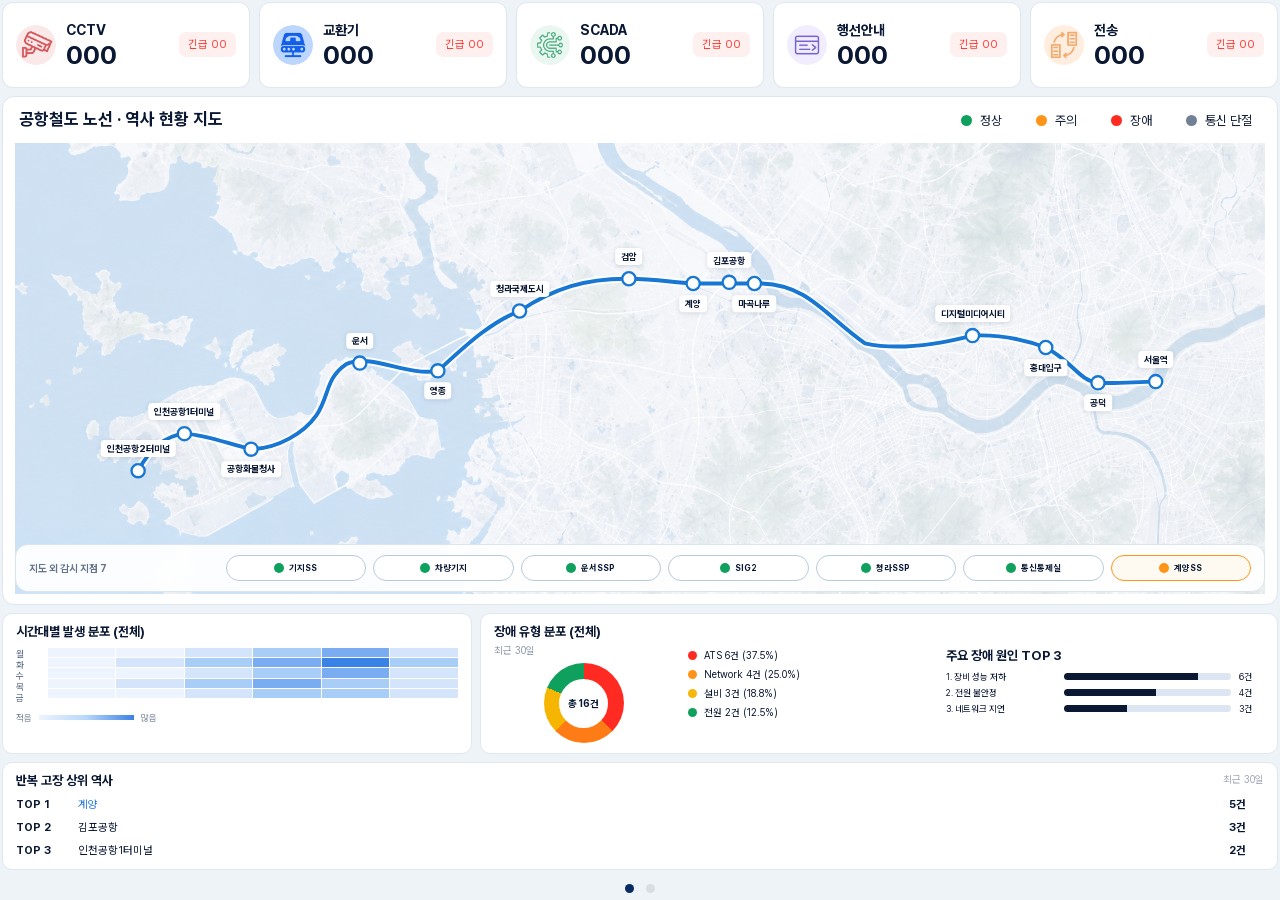
==== commit 79438a0b: "대시보드 ui 개선 및 심볼변경완료 5개설비 등록시 에러문제 해결해야함" ====
--- a/ArexTnms/src/main/webapp/css/tnms/planner-dashboard-map/index.html
+++ b/ArexTnms/src/main/webapp/css/tnms/planner-dashboard-map/index.html
@@ -4,7 +4,7 @@
   <meta charset="utf-8" />
   <meta name="viewport" content="width=device-width,initial-scale=1" />
   <title>TNMS 공항철도 노선·역사 현황</title>
-  <link rel="stylesheet" href="style.css?v=20260918.2" />
+  <link rel="stylesheet" href="style.css?v=20260918.3" />
 </head>
 <body class="embedded-dashboard">
 <div class="app-shell">
--- a/ArexTnms/src/main/webapp/css/tnms/planner-dashboard-map/style.css
+++ b/ArexTnms/src/main/webapp/css/tnms/planner-dashboard-map/style.css
@@ -5,8 +5,8 @@
 .topbar{position:fixed;z-index:15;left:214px;right:0;top:0;height:78px;background:#062652;color:#fff;display:flex;align-items:center;justify-content:space-between;padding:0 30px;border-bottom:1px solid #27496f}.topbar h1{margin:0;font-size:22px;font-weight:700}.topbar-actions{display:flex;align-items:center;gap:14px;font-size:12px}.mail{position:relative;font-size:17px}.mail b{position:absolute;right:-9px;top:-8px;background:#ff2b22;color:#fff;border-radius:20px;font-size:9px;line-height:16px;min-width:16px;text-align:center}.divider{opacity:.5}.fullscreen{font-size:19px}.user-dot{display:grid;place-items:center;width:32px;height:32px;border:2px solid #fff;border-radius:50%;font-size:20px}
 .dashboard{padding:16px 18px 24px;min-width:0}.kpi-grid{display:grid;grid-template-columns:repeat(5,minmax(0,1fr));gap:12px;margin-bottom:12px}.kpi-card{height:92px;border:1px solid #e0e7f0;background:#fff;border-radius:11px;display:flex;align-items:center;padding:0 16px;gap:14px;box-shadow:0 1px 2px rgba(22,42,77,.02)}.kpi-card>div{display:flex;flex-direction:column;gap:4px}.kpi-card b{font-size:14px}.kpi-card strong{font-size:28px;line-height:1}.kpi-symbol{display:grid;place-items:center;width:48px;height:48px;flex:0 0 auto;border-radius:50%;overflow:hidden;background-color:transparent;background-repeat:no-repeat;background-position:center;background-size:contain}.kpi-symbol--cctv{background-image:url('../../../images/tnms/dashboard/system-icons/cctv.png')}.kpi-symbol--pbx{background-image:url('../../../images/tnms/dashboard/system-icons/pbx.png')}.kpi-symbol--scada{background-image:url('../../../images/tnms/dashboard/system-icons/scada.png')}.kpi-symbol--pids{background-image:url('../../../images/tnms/dashboard/system-icons/hse.png')}.kpi-symbol--transmission{background-image:url('../../../images/tnms/dashboard/system-icons/ems.png')}.urgent{margin-left:auto;background:#fff0f0;color:#ff3c36;border-radius:7px;padding:6px 9px;font-size:11px}
 .map-card{background:#fff;border:1px solid #dde5ef;border-radius:12px;padding:16px 14px 14px}.card-head{height:42px;display:flex;align-items:flex-start;justify-content:space-between;padding:0 4px}.card-head h2{font-size:17px;margin:2px 0 0;font-weight:700}.legend{display:flex;gap:34px;padding:6px 9px 0 0;color:#16213a;font-size:13px}.legend span,.watch-strip span{display:flex;align-items:center;gap:8px}.dot{display:inline-block;width:11px;height:11px;border-radius:50%}.dot.green{background:var(--green)}.dot.orange{background:var(--orange)}.dot.red{background:var(--red)}.dot.gray{background:var(--gray)}.dot.unknown{background:var(--unknown)}.dot.yellow{background:#f4b70a}
-.map-wrap{position:relative;width:100%;aspect-ratio:1606/582.666;overflow:hidden;background:#eaf3fb}.map-bg{position:absolute;inset:0;width:100%;height:100%;object-fit:cover}.route-svg{position:absolute;inset:0;width:100%;height:100%;pointer-events:none}.route-halo{fill:none;stroke:rgba(255,255,255,.95);stroke-width:10.15;stroke-linecap:round;stroke-linejoin:round}.route-line{fill:none;stroke:#1877d2;stroke-width:5.08;stroke-linecap:round;stroke-linejoin:round}.route-nodes circle{fill:#fff;stroke:#1877d2;stroke-width:3.2;transition:stroke .18s ease,stroke-width .18s ease,transform .18s ease}.route-nodes .route-node.db-normal{stroke:var(--green)}.route-nodes .route-node.db-warning{stroke:var(--orange)}.route-nodes .route-node.db-critical{stroke:var(--red)}.route-nodes .route-node.db-offline,.route-nodes .route-node.db-unknown{stroke:var(--unknown)}
-.station{--x:50%;--y:50%;position:absolute;left:var(--x);top:var(--y);transform:translate(-50%,-50%);z-index:4;border:0;background:#fff;border-radius:5px;padding:4px 8px;white-space:nowrap;font-size:11px;font-weight:700;box-shadow:0 1px 5px rgba(21,55,92,.14);cursor:pointer}.station.above{transform:translate(-50%,-45px)}.station.below{transform:translate(-50%,18px)}.station:focus-visible{outline:3px solid rgba(24,119,210,.35);outline-offset:2px}.station-panel{position:absolute;right:8px;top:10px;width:435px;max-width:38%;z-index:8;border:1px solid #cfd9e6;border-radius:15px;background:rgba(255,255,255,.98);box-shadow:0 9px 24px rgba(38,66,94,.13);opacity:0;visibility:hidden;transform:translateX(18px);transition:.18s ease}.station-panel.open{opacity:1;visibility:visible;transform:translateX(0)}.station-panel-head{height:78px;border-bottom:1px solid #e4eaf1;display:flex;align-items:center;justify-content:space-between;padding:0 20px}.station-panel-head>div{display:flex;align-items:center;gap:14px}.big-status{width:20px;height:20px;background:var(--nav);border-radius:50%}.station-panel h3{font-size:20px;margin:0 0 5px}.station-panel p{font-size:12px;color:#718096;margin:0}.close-panel{border:0;background:transparent;color:#66758a;font-size:24px;cursor:pointer;padding:4px 8px}.system-list{padding:13px 16px 16px;display:grid;gap:8px}.system-row{display:grid;grid-template-columns:32px 1fr auto;align-items:center;gap:12px;min-height:51px;border-radius:10px;padding:8px 12px;border:1px solid #dfe6ee;background:#f8fbfe}.system-row .system-ico{width:30px;height:30px;border-radius:50%;display:grid;place-items:center;font-size:20px;font-weight:700}.system-row b{display:block;font-size:14px;margin-bottom:2px}.system-row small{font-size:10px;color:#728095}.system-row em{font-style:normal;border-radius:16px;padding:5px 13px;font-size:11px;font-weight:700}.system-row.danger{border-color:var(--critical-border);background:var(--critical-soft)}.system-row.danger .system-ico,.system-row.danger small{color:var(--critical-color)}.system-row.danger .system-ico,.system-row.danger em{background:var(--critical-chip);color:var(--critical-color)}.system-row.warn{border-color:var(--warning-border);background:var(--warning-soft)}.system-row.warn .system-ico,.system-row.warn small{color:var(--warning-color)}.system-row.warn .system-ico,.system-row.warn em{background:var(--warning-chip);color:var(--warning-color)}.system-row.success{border-color:var(--normal-border);background:var(--normal-soft)}.system-row.success .system-ico,.system-row.success small{color:var(--normal-color)}.system-row.success .system-ico,.system-row.success em{background:var(--normal-chip);color:var(--normal-color)}.system-row.off{border-color:var(--unknown-border);background:var(--unknown-soft)}.system-row.off .system-ico,.system-row.off small{color:var(--unknown-color)}.system-row.off .system-ico,.system-row.off em{background:var(--unknown-chip);color:var(--unknown-color)}
+.map-wrap{position:relative;width:100%;aspect-ratio:1606/582.666;overflow:hidden;background:#eaf3fb}.map-bg{position:absolute;inset:0;width:100%;height:100%;object-fit:cover}.route-svg{position:absolute;inset:0;width:100%;height:100%;pointer-events:none}.route-halo{fill:none;stroke:rgba(255,255,255,.95);stroke-width:10.15;stroke-linecap:round;stroke-linejoin:round}.route-line{fill:none;stroke:#1877d2;stroke-width:5.08;stroke-linecap:round;stroke-linejoin:round}.route-nodes circle{fill:#fff;stroke:#1877d2;stroke-width:2.9}.route-nodes .gimpo-ring{fill:#fff4f4;stroke:#ee3843;stroke-width:8}.route-nodes .gimpo-core{fill:#fff;stroke:#ee3843;stroke-width:6}
+.station{--x:50%;--y:50%;position:absolute;left:var(--x);top:var(--y);transform:translate(-50%,-50%);z-index:4;border:0;background:#fff;border-radius:5px;padding:4px 8px;white-space:nowrap;font-size:11px;font-weight:700;box-shadow:0 1px 5px rgba(21,55,92,.14);cursor:pointer}.station.above{transform:translate(-50%,-45px)}.station.below{transform:translate(-50%,18px)}.station.gimpo{z-index:6}.station:focus-visible{outline:3px solid rgba(24,119,210,.35);outline-offset:2px}.station-panel{position:absolute;right:8px;top:10px;width:435px;max-width:38%;z-index:8;border:1px solid #cfd9e6;border-radius:15px;background:rgba(255,255,255,.98);box-shadow:0 9px 24px rgba(38,66,94,.13);opacity:0;visibility:hidden;transform:translateX(18px);transition:.18s ease}.station-panel.open{opacity:1;visibility:visible;transform:translateX(0)}.station-panel-head{height:78px;border-bottom:1px solid #e4eaf1;display:flex;align-items:center;justify-content:space-between;padding:0 20px}.station-panel-head>div{display:flex;align-items:center;gap:14px}.big-status{width:20px;height:20px;background:var(--nav);border-radius:50%}.station-panel h3{font-size:20px;margin:0 0 5px}.station-panel p{font-size:12px;color:#718096;margin:0}.close-panel{border:0;background:transparent;color:#66758a;font-size:24px;cursor:pointer;padding:4px 8px}.system-list{padding:13px 16px 16px;display:grid;gap:8px}.system-row{display:grid;grid-template-columns:32px 1fr auto;align-items:center;gap:12px;min-height:51px;border-radius:10px;padding:8px 12px;border:1px solid #dfe6ee;background:#f8fbfe}.system-row .system-ico{width:30px;height:30px;border-radius:50%;display:grid;place-items:center;font-size:20px;font-weight:700}.system-row b{display:block;font-size:14px;margin-bottom:2px}.system-row small{font-size:10px;color:#728095}.system-row em{font-style:normal;border-radius:16px;padding:5px 13px;font-size:11px;font-weight:700}.system-row.danger{border-color:var(--critical-border);background:var(--critical-soft)}.system-row.danger .system-ico,.system-row.danger small{color:var(--critical-color)}.system-row.danger .system-ico,.system-row.danger em{background:var(--critical-chip);color:var(--critical-color)}.system-row.warn{border-color:var(--warning-border);background:var(--warning-soft)}.system-row.warn .system-ico,.system-row.warn small{color:var(--warning-color)}.system-row.warn .system-ico,.system-row.warn em{background:var(--warning-chip);color:var(--warning-color)}.system-row.success{border-color:var(--normal-border);background:var(--normal-soft)}.system-row.success .system-ico,.system-row.success small{color:var(--normal-color)}.system-row.success .system-ico,.system-row.success em{background:var(--normal-chip);color:var(--normal-color)}.system-row.off{border-color:var(--unknown-border);background:var(--unknown-soft)}.system-row.off .system-ico,.system-row.off small{color:var(--unknown-color)}.system-row.off .system-ico,.system-row.off em{background:var(--unknown-chip);color:var(--unknown-color)}
 .watch-strip{position:absolute;left:0;right:0;bottom:8px;height:58px;background:rgba(255,255,255,.93);border:1px solid #dce5ef;border-radius:13px;padding:0 20px;display:grid;grid-template-columns:155px repeat(7,minmax(0,1fr));align-items:center;gap:10px;z-index:5}.watch-strip strong{font-size:14px;color:#64748b}.watch-strip span{height:28px;border:1px solid #b7cadc;border-radius:20px;padding:0 12px;background:#fff;font-size:11px;font-weight:700;white-space:nowrap}.watch-strip .dot{width:10px;height:10px}.watch-strip .warn-chip{border-color:#ff9418;background:#fffaf1}
 .analytics-grid{display:grid;grid-template-columns:1.2fr 2fr .78fr;gap:12px;margin-top:12px}.analytics-card{min-height:114px;background:#fff;border:1px solid #e0e7f0;border-radius:10px;padding:14px 16px}.analytics-card h3{font-size:13px;margin:0;font-weight:700}.heatmap-wrap{display:grid;grid-template-columns:22px 1fr;grid-template-rows:1fr 20px;gap:4px 10px;margin-top:9px}.hm-labels{display:grid;grid-template-rows:repeat(5,1fr);font-size:9px;color:#61718a}.heatmap{display:grid;grid-template-columns:repeat(6,1fr);grid-template-rows:repeat(5,1fr);height:50px;gap:1px}.heatmap i{background:#edf4fd}.heatmap i.l1{background:#d4e5fb}.heatmap i.l2{background:#a8cdf7}.heatmap i.l3{background:#79acf1}.heatmap i.l4{background:#3b82e6}.hm-scale{grid-column:1/-1;display:flex;align-items:center;gap:7px;font-size:9px;color:#7a8798}.hm-scale b{width:95px;height:5px;background:linear-gradient(90deg,#edf4fd,#b6d7fa,#3b82e6)}
 .fault-card{display:grid;grid-template-columns:180px 1fr 1.3fr;gap:14px;align-items:center}.fault-left small{display:block;margin-top:5px;color:#8b98aa;font-size:10px}.donut{width:80px;height:80px;border-radius:50%;margin:7px auto 0;background:conic-gradient(#ff2b22 0 37.5%,#ff7b16 37.5% 62.5%,#f5b500 62.5% 81.3%,#10a05d 81.3% 100%);position:relative;display:grid;place-items:center}.donut:after{content:"";position:absolute;width:49px;height:49px;border-radius:50%;background:#fff}.donut b{position:relative;z-index:2;font-size:10px}.fault-legend{list-style:none;padding:0;margin:0;display:grid;gap:7px;font-size:10px}.fault-legend li{display:flex;align-items:center;gap:7px}.fault-legend .dot{width:9px;height:9px}.cause-list h3{margin-bottom:8px}.cause-list p{margin:5px 0;display:grid;grid-template-columns:110px 1fr 25px;align-items:center;gap:8px;font-size:9px}.cause-list p b{height:7px;border-radius:10px;background:linear-gradient(90deg,#0a1833 var(--w),#dce6f3 var(--w))}.cause-list em{font-style:normal}.repeat-card h3{display:flex;justify-content:space-between}.repeat-card h3 small{font-size:10px;color:#9aa6b5;font-weight:400}.repeat-card p{display:grid;grid-template-columns:52px 1fr 35px;gap:10px;margin:10px 0 0;font-size:11px}.repeat-card .blue{color:#1f73d7}.page-dots{display:flex;justify-content:center;gap:12px;padding-top:10px}.page-dots i{width:12px;height:12px;border-radius:50%;background:#d9dde3}.page-dots i.active{background:#082b63}
@@ -27,7 +27,65 @@
   white-space:nowrap;
   border:0;
 }
-/* 우측 시스템 패널 */
+.gimpo-hotspot{
+  --x:57.13%;
+  --y:30.86%;
+  position:absolute;
+  left:var(--x);
+  top:var(--y);
+  width:58px;
+  height:58px;
+  transform:translate(-50%,-50%);
+  z-index:5;
+  padding:0;
+  border:0;
+  border-radius:50%;
+  background:transparent;
+  cursor:pointer;
+  -webkit-tap-highlight-color:transparent;
+}
+.gimpo-hotspot::before,
+.gimpo-hotspot::after{
+  content:"";
+  position:absolute;
+  inset:10px;
+  border:2px solid rgba(238,56,67,0);
+  border-radius:50%;
+  pointer-events:none;
+}
+.gimpo-hotspot:hover::before,
+.gimpo-hotspot:focus-visible::before{
+  border-color:rgba(238,56,67,.35);
+}
+.gimpo-hotspot:focus-visible{
+  outline:3px solid rgba(238,56,67,.28);
+  outline-offset:2px;
+}
+.map-wrap.is-opening .gimpo-hotspot::before{
+  animation:gimpoRipple 760ms cubic-bezier(.2,.75,.25,1) both;
+}
+.map-wrap.is-opening .gimpo-hotspot::after{
+  animation:gimpoRipple 760ms 120ms cubic-bezier(.2,.75,.25,1) both;
+}
+.map-wrap.is-opening .gimpo-ring{
+  transform-box:fill-box;
+  transform-origin:center;
+  animation:gimpoRingPop 540ms cubic-bezier(.2,.85,.3,1) both;
+}
+.map-wrap.is-opening .gimpo-core{
+  transform-box:fill-box;
+  transform-origin:center;
+  animation:gimpoCorePop 430ms cubic-bezier(.2,.85,.3,1) both;
+}
+.station.gimpo.active{
+  color:#ee3843;
+  box-shadow:0 3px 10px rgba(238,56,67,.18);
+}
+.map-wrap.is-opening .station.gimpo{
+  animation:gimpoLabelNudge 500ms cubic-bezier(.2,.8,.25,1) both;
+}
+
+/* second SVG 상태처럼 우측 시스템 패널 */
 .station-panel{
   opacity:0;
   visibility:hidden;
@@ -74,6 +132,22 @@
   animation:statusPulse 620ms 160ms ease-out both;
 }
 
+@keyframes gimpoRipple{
+  0%{inset:15px;border-color:rgba(238,56,67,.58);opacity:1}
+  100%{inset:-12px;border-color:rgba(238,56,67,0);opacity:0}
+}
+@keyframes gimpoRingPop{
+  0%{transform:scale(1)}
+  42%{transform:scale(1.28)}
+  100%{transform:scale(1)}
+}
+@keyframes gimpoCorePop{
+  0%{transform:scale(1)}
+  45%{transform:scale(.72)}
+  100%{transform:scale(1)}
+}
+@keyframes gimpoLabelNudge{
+  0%{margin-top:0}
   45%{margin-top:-5px}
   100%{margin-top:0}
 }
@@ -90,6 +164,11 @@
 }
 
 @media (prefers-reduced-motion: reduce){
+  .map-wrap.is-opening .gimpo-hotspot::before,
+  .map-wrap.is-opening .gimpo-hotspot::after,
+  .map-wrap.is-opening .gimpo-ring,
+  .map-wrap.is-opening .gimpo-core,
+  .map-wrap.is-opening .station.gimpo,
   .station-panel.open .station-panel-head,
   .station-panel.open .system-row,
   .station-panel.open .big-status{
@@ -144,6 +223,10 @@
   color:#1877d2;
   box-shadow:0 3px 11px rgba(24,119,210,.24);
   animation:stationLabelNudge 520ms cubic-bezier(.2,.8,.25,1) both;
+}
+.station.gimpo.station-selected{
+  color:#ee3843;
+  box-shadow:0 3px 11px rgba(238,56,67,.24);
 }
 
 /* 실제 노선 원을 눌러도 선택되도록 투명 클릭 영역을 올린다. */
@@ -177,6 +260,10 @@
 .node-hotspot:focus-visible::before{
   border-color:rgba(24,119,210,.38);
 }
+.node-hotspot.gimpo-hotspot:hover::before,
+.node-hotspot.gimpo-hotspot:focus-visible::before{
+  border-color:rgba(238,56,67,.42);
+}
 .node-hotspot:focus-visible{
   outline:3px solid rgba(24,119,210,.24);
   outline-offset:1px;
@@ -187,6 +274,10 @@
 .node-hotspot.is-pulsing::after{
   animation:pointRipple 760ms 120ms cubic-bezier(.2,.75,.25,1) both;
 }
+.node-hotspot.gimpo-hotspot.is-pulsing::before,
+.node-hotspot.gimpo-hotspot.is-pulsing::after{
+  border-color:rgba(238,56,67,.58);
+}
 
 .route-svg .route-node{
   transform-box:fill-box;
@@ -195,7 +286,14 @@
 .route-svg .route-node.selected-node{
   animation:routeNodePop 560ms cubic-bezier(.2,.85,.3,1) both;
 }
-.route-svg .route-node.selected-node{fill:#fff;stroke-width:4.2}
+.route-svg .route-node:not(.gimpo-ring):not(.gimpo-core).selected-node{
+  fill:#edf6ff;
+  stroke:#1877d2;
+}
+.route-svg .gimpo-ring.selected-node,
+.route-svg .gimpo-core.selected-node{
+  animation:gimpoRingPop 560ms cubic-bezier(.2,.85,.3,1) both;
+}
 
 /* 하단 감시지점 7곳도 버튼으로 전환 */
 .watch-strip{
@@ -460,7 +558,7 @@
 body.embedded-dashboard .page-dots button{width:9px;height:9px}
 body.embedded-dashboard .watch-strip{bottom:2px;height:clamp(34px,5.5vh,48px)}
 body.embedded-dashboard .station.t2-station{z-index:7}
-.station.db-normal,.station.db-critical,.station.db-warning,.station.db-offline,.station.db-unknown{color:var(--text)!important}.watch-chip.db-normal{border-color:var(--green)!important;color:var(--green)!important}.watch-chip.db-critical{border-color:var(--red)!important;color:var(--red)!important}.watch-chip.db-warning{border-color:var(--orange)!important;color:var(--orange)!important}.watch-chip.db-offline,.watch-chip.db-unknown{border-color:var(--unknown)!important;color:var(--unknown)!important}.station.station-selected{color:var(--text)!important}
+.station.db-normal,.station.db-critical,.station.db-warning,.station.db-offline,.station.db-unknown{color:var(--text)!important}.station.db-normal{border-color:var(--green)!important}.station.db-critical{border-color:var(--red)!important}.station.db-warning{border-color:var(--orange)!important}.station.db-offline,.station.db-unknown{border-color:var(--unknown)!important}.watch-chip.db-normal{border-color:var(--green)!important;color:var(--green)!important}.watch-chip.db-critical{border-color:var(--red)!important;color:var(--red)!important}.watch-chip.db-warning{border-color:var(--orange)!important;color:var(--orange)!important}.watch-chip.db-offline,.watch-chip.db-unknown{border-color:var(--unknown)!important;color:var(--unknown)!important}.station.station-selected,.station.gimpo.station-selected,.station.gimpo.active{color:var(--text)!important}
 .watch-chip.db-mnls{border-color:#69bff8!important;background:#f2f9ff!important;color:#2c8fd6!important}.watch-chip.db-mnls.point-active{border-color:#2c8fd6!important;background:#e8f5ff!important;color:#2c8fd6!important;box-shadow:0 3px 10px rgba(105,191,248,.24)!important}
 
 @media(max-height:760px){
@@ -469,3 +567,58 @@
   body.embedded-dashboard .analytics-card{min-height:80px}
   body.embedded-dashboard .page-dots{height:16px}
 }
+
+
+/* 2026-09-18 상세 패널 텍스트 가시성 보정
+   패널 내용은 애니메이션 실패/브라우저 환경과 무관하게 항상 표시한다. */
+.station-panel{color:var(--text)!important;}
+.station-panel.open .station-panel-head,
+.station-panel.open .system-row{
+  opacity:1!important;
+  visibility:visible!important;
+  transform:none!important;
+  animation:none!important;
+}
+.station-panel-head{background:#fff!important;}
+.station-panel-head h3{color:#0a1833!important;opacity:1!important;visibility:visible!important;}
+.station-panel-head p{color:#718096!important;opacity:1!important;visibility:visible!important;}
+.station-panel .system-list{opacity:1!important;visibility:visible!important;}
+.station-panel .system-row b{color:#0a1833!important;opacity:1!important;visibility:visible!important;}
+.station-panel .system-row small{opacity:1!important;visibility:visible!important;}
+.station-panel .system-row em{opacity:1!important;visibility:visible!important;}
+
+
+/* 2026-09-18 역 상태 원형 표시 단순화
+   모든 유인역은 흰색 원 + 상태 설정색 테두리만 사용한다.
+   김포공항 전용 이중 링/펄스/선택 애니메이션은 사용하지 않는다. */
+.route-nodes circle,
+.route-svg .route-node{
+  fill:#fff!important;
+  stroke:#1877d2;
+  stroke-width:3!important;
+  filter:none!important;
+  animation:none!important;
+}
+.route-svg .route-node.db-normal{stroke:var(--green)!important;}
+.route-svg .route-node.db-warning{stroke:var(--orange)!important;}
+.route-svg .route-node.db-critical{stroke:var(--red)!important;}
+.route-svg .route-node.db-offline,
+.route-svg .route-node.db-unknown{stroke:var(--unknown)!important;}
+.route-svg .route-node.selected-node{
+  fill:#fff!important;
+  animation:none!important;
+  transform:none!important;
+}
+.node-hotspot::before,
+.node-hotspot::after,
+.node-hotspot.is-pulsing::before,
+.node-hotspot.is-pulsing::after{
+  display:none!important;
+  animation:none!important;
+}
+.station.station-selected,
+.station.active{
+  color:var(--text)!important;
+  box-shadow:0 1px 5px rgba(21,55,92,.14)!important;
+  animation:none!important;
+}
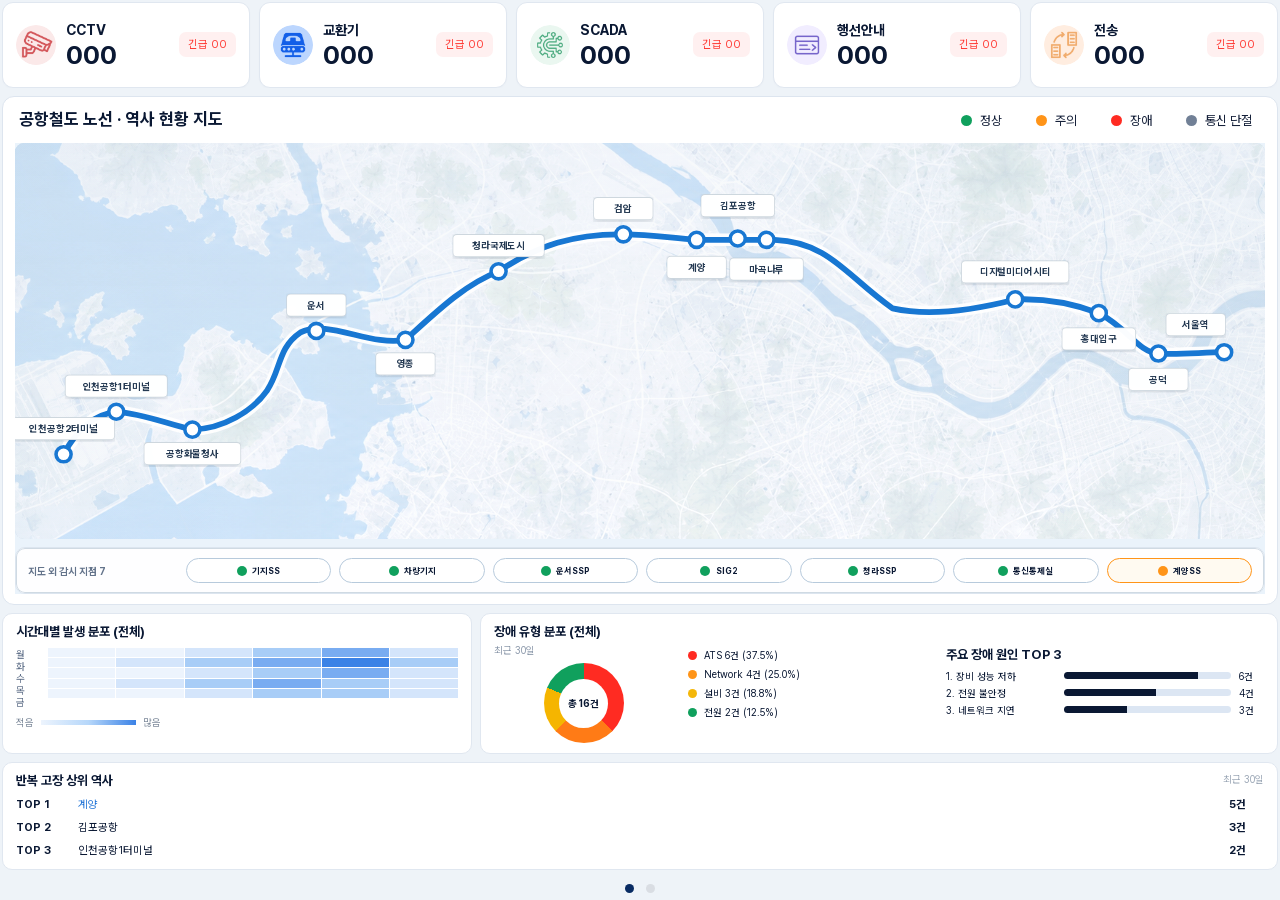
==== commit cdebadff: "기획서 ver 0.92 반영 장애/성능/보고서 해야함" ====
--- a/ArexTnms/src/main/webapp/css/tnms/planner-dashboard-map/index.html
+++ b/ArexTnms/src/main/webapp/css/tnms/planner-dashboard-map/index.html
@@ -4,7 +4,7 @@
   <meta charset="utf-8" />
   <meta name="viewport" content="width=device-width,initial-scale=1" />
   <title>TNMS 공항철도 노선·역사 현황</title>
-  <link rel="stylesheet" href="style.css?v=20260918.3" />
+  <link rel="stylesheet" href="style.css?v=20260918.7" />
 </head>
 <body class="embedded-dashboard">
 <div class="app-shell">
@@ -39,59 +39,69 @@
       </header>
 
       <div class="map-wrap" id="routeMap">
+        <div class="map-scene" id="mapScene">
         <img class="map-bg" src="assets/image0_2498_2828.png" alt="공항철도 역사 현황 배경 지도" />
-        <svg class="route-svg" viewBox="252.461 303.148 1606 582.666" preserveAspectRatio="none" aria-hidden="true">
+        <svg class="route-svg" viewBox="365 440 1390 320" preserveAspectRatio="xMidYMid meet" aria-label="공항철도 노선">
           <path class="route-halo" d="M410.664 726.066C422.24 704.458 441.534 681.305 470.088 678.218C499.415 679.762 527.969 692.11 555.752 698.284C590.48 697.512 623.665 677.447 639.872 654.294C656.079 630.37 651.448 606.446 677.687 588.696C707.785 573.261 756.405 604.903 795.764 597.185C828.949 567.087 862.134 534.674 900.721 520.011C944.711 490.685 986.385 477.565 1041.18 478.337C1074.36 478.337 1096.74 482.967 1123.76 484.511H1211.73C1272.7 486.826 1293.54 526.185 1344.47 561.685C1379.2 569.403 1428.59 565.544 1482.62 551.652C1518.89 550.109 1548.21 556.283 1576.77 567.087C1610.73 584.837 1619.99 610.305 1643.91 612.62C1668.61 614.164 1694.07 611.077 1718 611.077"/>
           <path class="route-line" d="M410.664 726.066C422.24 704.458 441.534 681.305 470.088 678.218C499.415 679.762 527.969 692.11 555.752 698.284C590.48 697.512 623.665 677.447 639.872 654.294C656.079 630.37 651.448 606.446 677.687 588.696C707.785 573.261 756.405 604.903 795.764 597.185C828.949 567.087 862.134 534.674 900.721 520.011C944.711 490.685 986.385 477.565 1041.18 478.337C1074.36 478.337 1096.74 482.967 1123.76 484.511H1211.73C1272.7 486.826 1293.54 526.185 1344.47 561.685C1379.2 569.403 1428.59 565.544 1482.62 551.652C1518.89 550.109 1548.21 556.283 1576.77 567.087C1610.73 584.837 1619.99 610.305 1643.91 612.62C1668.61 614.164 1694.07 611.077 1718 611.077"/>
-          <g class="route-nodes">
-            <circle class="route-node" data-node="인천공항2터미널" cx="410.669" cy="726.059" r="8.489"/>
-            <circle class="route-node" data-node="인천공항1터미널" cx="470.091" cy="678.216" r="8.489"/>
-            <circle class="route-node" data-node="공항화물청사" cx="555.755" cy="698.278" r="8.489"/>
-            <circle class="route-node" data-node="운서" cx="695.442" cy="587.145" r="8.489"/>
-            <circle class="route-node" data-node="영종" cx="795.770" cy="597.184" r="8.489"/>
-            <circle class="route-node" data-node="청라국제도시" cx="900.724" cy="520.005" r="8.489"/>
-            <circle class="route-node" data-node="검암" cx="1041.18" cy="478.333" r="8.489"/>
-            <circle class="route-node" data-node="계양" cx="1123.76" cy="484.505" r="8.489"/>
-            <circle class="route-node" data-node="김포공항" cx="1170.07" cy="482.966" r="8.489"/>
-            <circle class="route-node" data-node="마곡나루" cx="1202.47" cy="484.505" r="8.489"/>
-            <circle class="route-node" data-node="디지털미디어시티" cx="1482.62" cy="551.645" r="8.489"/>
-            <circle class="route-node" data-node="홍대입구" cx="1576.77" cy="567.083" r="8.489"/>
-            <circle class="route-node" data-node="공덕" cx="1643.91" cy="612.614" r="8.489"/>
-            <circle class="route-node" data-node="서울역" cx="1718" cy="611.075" r="8.489"/>
+          <g class="station-hit station-select" data-location="인천공항2터미널" tabindex="0" role="button" aria-label="인천공항2터미널 시스템 상태 보기" transform="translate(410.7 726.1)">
+            <circle class="route-node" data-node="인천공항2터미널" r="8.5"/>
+            <foreignObject x="-58" y="-42" width="116" height="28"><div xmlns="http://www.w3.org/1999/xhtml" class="station-label">인천공항2터미널</div></foreignObject>
+          </g>
+          <g class="station-hit station-select" data-location="인천공항1터미널" tabindex="0" role="button" aria-label="인천공항1터미널 시스템 상태 보기" transform="translate(470.1 678.2)">
+            <circle class="route-node" data-node="인천공항1터미널" r="8.5"/>
+            <foreignObject x="-58" y="-42" width="116" height="28"><div xmlns="http://www.w3.org/1999/xhtml" class="station-label">인천공항1터미널</div></foreignObject>
+          </g>
+          <g class="station-hit station-select" data-location="공항화물청사" tabindex="0" role="button" aria-label="공항화물청사 시스템 상태 보기" transform="translate(555.8 698.3)">
+            <circle class="route-node" data-node="공항화물청사" r="8.5"/>
+            <foreignObject x="-55" y="14" width="110" height="28"><div xmlns="http://www.w3.org/1999/xhtml" class="station-label">공항화물청사</div></foreignObject>
+          </g>
+          <g class="station-hit station-select" data-location="운서" tabindex="0" role="button" aria-label="운서 시스템 상태 보기" transform="translate(695.4 587.1)">
+            <circle class="route-node" data-node="운서" r="8.5"/>
+            <foreignObject x="-34" y="-42" width="68" height="28"><div xmlns="http://www.w3.org/1999/xhtml" class="station-label">운서</div></foreignObject>
+          </g>
+          <g class="station-hit station-select" data-location="영종" tabindex="0" role="button" aria-label="영종 시스템 상태 보기" transform="translate(795.8 597.2)">
+            <circle class="route-node" data-node="영종" r="8.5"/>
+            <foreignObject x="-34" y="14" width="68" height="28"><div xmlns="http://www.w3.org/1999/xhtml" class="station-label">영종</div></foreignObject>
+          </g>
+          <g class="station-hit station-select" data-location="청라국제도시" tabindex="0" role="button" aria-label="청라국제도시 시스템 상태 보기" transform="translate(900.7 520.0)">
+            <circle class="route-node" data-node="청라국제도시" r="8.5"/>
+            <foreignObject x="-52" y="-42" width="104" height="28"><div xmlns="http://www.w3.org/1999/xhtml" class="station-label">청라국제도시</div></foreignObject>
+          </g>
+          <g class="station-hit station-select" data-location="검암" tabindex="0" role="button" aria-label="검암 시스템 상태 보기" transform="translate(1041.2 478.3)">
+            <circle class="route-node" data-node="검암" r="8.5"/>
+            <foreignObject x="-34" y="-42" width="68" height="28"><div xmlns="http://www.w3.org/1999/xhtml" class="station-label">검암</div></foreignObject>
+          </g>
+          <g class="station-hit station-select" data-location="계양" tabindex="0" role="button" aria-label="계양 시스템 상태 보기" transform="translate(1123.8 484.5)">
+            <circle class="route-node" data-node="계양" r="8.5"/>
+            <foreignObject x="-34" y="18" width="68" height="28"><div xmlns="http://www.w3.org/1999/xhtml" class="station-label">계양</div></foreignObject>
+          </g>
+          <g class="station-hit station-select" data-location="김포공항" tabindex="0" role="button" aria-label="김포공항 시스템 상태 보기" transform="translate(1170.1 483.0)">
+            <circle class="route-node" data-node="김포공항" r="8.5"/>
+            <foreignObject x="-42" y="-50" width="84" height="28"><div xmlns="http://www.w3.org/1999/xhtml" class="station-label">김포공항</div></foreignObject>
+          </g>
+          <g class="station-hit station-select" data-location="마곡나루" tabindex="0" role="button" aria-label="마곡나루 시스템 상태 보기" transform="translate(1202.5 484.5)">
+            <circle class="route-node" data-node="마곡나루" r="8.5"/>
+            <foreignObject x="-42" y="20" width="84" height="28"><div xmlns="http://www.w3.org/1999/xhtml" class="station-label">마곡나루</div></foreignObject>
+          </g>
+          <g class="station-hit station-select" data-location="디지털미디어시티" tabindex="0" role="button" aria-label="디지털미디어시티 시스템 상태 보기" transform="translate(1482.6 551.6)">
+            <circle class="route-node" data-node="디지털미디어시티" r="8.5"/>
+            <foreignObject x="-61" y="-44" width="122" height="28"><div xmlns="http://www.w3.org/1999/xhtml" class="station-label">디지털미디어시티</div></foreignObject>
+          </g>
+          <g class="station-hit station-select" data-location="홍대입구" tabindex="0" role="button" aria-label="홍대입구 시스템 상태 보기" transform="translate(1576.8 567.1)">
+            <circle class="route-node" data-node="홍대입구" r="8.5"/>
+            <foreignObject x="-42" y="16" width="84" height="28"><div xmlns="http://www.w3.org/1999/xhtml" class="station-label">홍대입구</div></foreignObject>
+          </g>
+          <g class="station-hit station-select" data-location="공덕" tabindex="0" role="button" aria-label="공덕 시스템 상태 보기" transform="translate(1643.9 612.6)">
+            <circle class="route-node" data-node="공덕" r="8.5"/>
+            <foreignObject x="-34" y="16" width="68" height="28"><div xmlns="http://www.w3.org/1999/xhtml" class="station-label">공덕</div></foreignObject>
+          </g>
+          <g class="station-hit station-select" data-location="서울역" tabindex="0" role="button" aria-label="서울역 시스템 상태 보기" transform="translate(1718.0 611.1)">
+            <circle class="route-node" data-node="서울역" r="8.5"/>
+            <foreignObject x="-66" y="-44" width="68" height="28"><div xmlns="http://www.w3.org/1999/xhtml" class="station-label">서울역</div></foreignObject>
           </g>
         </svg>
-
-        <!-- 역사명 + 노선 마커 모두 클릭 가능 -->
-        <button class="station station-select above t2-station" data-location="인천공항2터미널" type="button" style="--x:9.85%;--y:72.58%">인천공항2터미널</button>
-        <button class="station station-select above" data-location="인천공항1터미널" type="button" style="--x:13.55%;--y:64.37%">인천공항1터미널</button>
-        <button class="station station-select below" data-location="공항화물청사" type="button" style="--x:18.89%;--y:67.81%">공항화물청사</button>
-        <button class="station station-select above" data-location="운서" type="button" style="--x:27.58%;--y:48.74%">운서</button>
-        <button class="station station-select below" data-location="영종" type="button" style="--x:33.83%;--y:50.46%">영종</button>
-        <button class="station station-select above" data-location="청라국제도시" type="button" style="--x:40.37%;--y:37.22%">청라국제도시</button>
-        <button class="station station-select above" data-location="검암" type="button" style="--x:49.11%;--y:30.07%">검암</button>
-        <button class="station station-select below" data-location="계양" type="button" style="--x:54.25%;--y:31.13%">계양</button>
-        <button class="station station-select above" data-location="김포공항" type="button" style="--x:57.14%;--y:30.86%">김포공항</button>
-        <button class="station station-select below" data-location="마곡나루" type="button" style="--x:59.15%;--y:31.13%">마곡나루</button>
-        <button class="station station-select above" data-location="디지털미디어시티" type="button" style="--x:76.60%;--y:42.65%">디지털미디어시티</button>
-        <button class="station station-select below" data-location="홍대입구" type="button" style="--x:82.46%;--y:45.30%">홍대입구</button>
-        <button class="station station-select below" data-location="공덕" type="button" style="--x:86.64%;--y:53.11%">공덕</button>
-        <button class="station station-select above" data-location="서울역" type="button" style="--x:91.25%;--y:52.85%">서울역</button>
-
-        <!-- 노선 마커의 실제 클릭 영역 -->
-        <button class="node-hotspot" data-location="인천공항2터미널" type="button" style="--x:9.85%;--y:72.58%" aria-label="인천공항2터미널 시스템 상태 보기"></button>
-        <button class="node-hotspot" data-location="인천공항1터미널" type="button" style="--x:13.55%;--y:64.37%" aria-label="인천공항1터미널 시스템 상태 보기"></button>
-        <button class="node-hotspot" data-location="공항화물청사" type="button" style="--x:18.89%;--y:67.81%" aria-label="공항화물청사 시스템 상태 보기"></button>
-        <button class="node-hotspot" data-location="운서" type="button" style="--x:27.58%;--y:48.74%" aria-label="운서 시스템 상태 보기"></button>
-        <button class="node-hotspot" data-location="영종" type="button" style="--x:33.83%;--y:50.46%" aria-label="영종 시스템 상태 보기"></button>
-        <button class="node-hotspot" data-location="청라국제도시" type="button" style="--x:40.37%;--y:37.22%" aria-label="청라국제도시 시스템 상태 보기"></button>
-        <button class="node-hotspot" data-location="검암" type="button" style="--x:49.11%;--y:30.07%" aria-label="검암 시스템 상태 보기"></button>
-        <button class="node-hotspot" data-location="계양" type="button" style="--x:54.25%;--y:31.13%" aria-label="계양 시스템 상태 보기"></button>
-        <button class="node-hotspot" data-location="김포공항" type="button" style="--x:57.14%;--y:30.86%" aria-label="김포공항 시스템 상태 보기"></button>
-        <button class="node-hotspot" data-location="마곡나루" type="button" style="--x:59.15%;--y:31.13%" aria-label="마곡나루 시스템 상태 보기"></button>
-        <button class="node-hotspot" data-location="디지털미디어시티" type="button" style="--x:76.60%;--y:42.65%" aria-label="디지털미디어시티 시스템 상태 보기"></button>
-        <button class="node-hotspot" data-location="홍대입구" type="button" style="--x:82.46%;--y:45.30%" aria-label="홍대입구 시스템 상태 보기"></button>
-        <button class="node-hotspot" data-location="공덕" type="button" style="--x:86.64%;--y:53.11%" aria-label="공덕 시스템 상태 보기"></button>
-        <button class="node-hotspot" data-location="서울역" type="button" style="--x:91.25%;--y:52.85%" aria-label="서울역 시스템 상태 보기"></button>
+        </div>
 
         <aside class="station-panel" id="detailPanel" aria-hidden="true">
           <div class="station-panel-head">
@@ -141,6 +151,6 @@
     <div class="page-dots" aria-label="대시보드 화면 전환"><button class="active" type="button" aria-label="첫 번째 대시보드"></button><button type="button" aria-label="두 번째 대시보드" onclick="parent.postMessage({source:'tnms-planner',type:'dashboard-slide',index:1},location.origin)"></button></div>
   </main>
 </div>
-<script src="app.js?v=20260918.2"></script>
+<script src="app.js?v=20260918.7"></script>
 </body>
 </html>
--- a/ArexTnms/src/main/webapp/css/tnms/planner-dashboard-map/style.css
+++ b/ArexTnms/src/main/webapp/css/tnms/planner-dashboard-map/style.css
@@ -622,3 +622,231 @@
   box-shadow:0 1px 5px rgba(21,55,92,.14)!important;
   animation:none!important;
 }
+
+/* 2026-09-18 지도 상세 패널/지도 장면 분리
+   - 상세 패널은 고정, 지도 배경/노선/역명/클릭영역만 동일한 거리로 이동
+   - 패널이 닫힌 동안 우측 역 클릭영역을 가로막지 않도록 pointer-events 차단 */
+.map-scene{
+  position:absolute;
+  inset:0;
+  transform:translateX(var(--scene-shift, 0px)) scale(var(--scene-scale, 1));
+  transform-origin:left center;
+  transition:transform 280ms cubic-bezier(.22,.75,.28,1);
+  will-change:transform;
+}
+.station-panel{pointer-events:none!important;}
+.station-panel.open{pointer-events:auto!important;}
+@media (max-width:900px){
+  .map-scene{transform:none!important;}
+}
+
+/* 2026-09-18 가독성: 정보/조작 텍스트는 최소 10px.
+   회색 설명문은 기존 크기를 유지할 수 있도록 별도 설명 selector는 강제하지 않는다. */
+.mail b,
+.hm-labels,
+.hm-scale,
+.cause-list p{font-size:10px!important;}
+@media (max-width:1200px){
+  .system-row small,
+  .system-row em,
+  .watch-strip strong,
+  .watch-strip .watch-chip{font-size:10px!important;}
+}
+
+/* 2026-09-18 노선 가독성 우선 레이아웃 v2 실제 반영
+   - 지도는 배경 참고용으로 과감히 crop
+   - 공항철도 노선 SVG는 독립 좌표계로 최대 폭 사용
+   - aside open 시 지도 높이는 유지하고 가로 폭만 분할
+   - 상세 패널 폭은 가독성을 해치지 않는 330px로 축소 */
+body.embedded-dashboard .map-wrap{
+  display:grid!important;
+  grid-template-columns:minmax(0,1fr)!important;
+  grid-template-rows:minmax(0,1fr) clamp(38px,5.2vh,48px)!important;
+  column-gap:0!important;
+  row-gap:8px!important;
+  overflow:hidden!important;
+  background:#eaf3fb!important;
+  transition:grid-template-columns 220ms ease,column-gap 220ms ease!important;
+}
+body.embedded-dashboard .map-wrap.panel-open{
+  grid-template-columns:minmax(0,1fr) 330px!important;
+  column-gap:10px!important;
+}
+body.embedded-dashboard .map-scene{
+  position:relative!important;
+  inset:auto!important;
+  grid-column:1!important;
+  grid-row:1!important;
+  min-width:0!important;
+  min-height:0!important;
+  overflow:hidden!important;
+  border-radius:9px!important;
+  transform:none!important;
+  transform-origin:center!important;
+  transition:none!important;
+  will-change:auto!important;
+  background:#d7e8f4!important;
+  box-shadow:inset 0 0 0 1px rgba(123,150,171,.18)!important;
+}
+body.embedded-dashboard .map-scene::before{
+  content:""!important;
+  position:absolute!important;
+  inset:0!important;
+  z-index:1!important;
+  pointer-events:none!important;
+  background:
+    linear-gradient(180deg,rgba(171,194,212,.10) 0%,rgba(236,244,249,.03) 100%),
+    linear-gradient(90deg,rgba(180,204,221,.10) 0%,rgba(255,255,255,0) 18%,rgba(255,255,255,0) 82%,rgba(180,204,221,.08) 100%);
+}
+body.embedded-dashboard .map-bg{
+  position:absolute!important;
+  left:-16%!important;
+  top:-8%!important;
+  width:121%!important;
+  height:118%!important;
+  object-fit:cover!important;
+  object-position:63% 57%!important;
+  filter:saturate(1.12) brightness(.98) contrast(1.08)!important;
+  opacity:.99!important;
+  transition:left 220ms ease,width 220ms ease,object-position 220ms ease,filter 220ms ease,opacity 220ms ease!important;
+}
+body.embedded-dashboard .map-wrap.panel-open .map-bg{
+  left:-22%!important;
+  top:-9%!important;
+  width:130%!important;
+  height:120%!important;
+  object-position:67% 56%!important;
+  filter:saturate(1.14) brightness(.97) contrast(1.1)!important;
+}
+body.embedded-dashboard .route-svg{
+  position:absolute!important;
+  inset:10px 8px 8px 8px!important;
+  width:calc(100% - 16px)!important;
+  height:calc(100% - 18px)!important;
+  overflow:visible!important;
+  pointer-events:auto!important;
+  z-index:2!important;
+}
+body.embedded-dashboard .route-svg .route-halo,
+body.embedded-dashboard .route-svg .route-line{pointer-events:none!important;}
+body.embedded-dashboard .route-halo{stroke-width:14!important;}
+body.embedded-dashboard .route-line{stroke-width:6.5!important;}
+body.embedded-dashboard .station-hit{
+  pointer-events:auto!important;
+  cursor:pointer!important;
+  outline:none!important;
+}
+body.embedded-dashboard .station-hit .route-node{
+  fill:#fff!important;
+  stroke-width:4!important;
+  transition:stroke-width .14s ease,filter .14s ease!important;
+}
+body.embedded-dashboard .station-hit:hover .route-node,
+body.embedded-dashboard .station-hit:focus-visible .route-node,
+body.embedded-dashboard .station-hit.station-selected .route-node{
+  stroke-width:6!important;
+  filter:drop-shadow(0 1px 2px rgba(14,44,80,.2));
+}
+body.embedded-dashboard .station-label{
+  width:100%!important;
+  height:26px!important;
+  display:flex!important;
+  align-items:center!important;
+  justify-content:center!important;
+  padding:0 7px!important;
+  border-radius:5px!important;
+  background:rgba(255,255,255,.98)!important;
+  border:1px solid rgba(138,159,177,.42)!important;
+  box-shadow:0 2px 8px rgba(20,42,68,.18)!important;
+  color:#243952!important;
+  font:700 11px/1 Pretendard,"Noto Sans KR",Arial,sans-serif!important;
+  white-space:nowrap!important;
+  text-align:center!important;
+}
+body.embedded-dashboard .station-hit:focus-visible .station-label,
+body.embedded-dashboard .station-hit.station-selected .station-label{
+  box-shadow:0 0 0 2px rgba(24,119,210,.22),0 1px 5px rgba(20,42,68,.18)!important;
+}
+/* 구 absolute 역명/hotspot은 새 SVG 역 객체로 교체됨 */
+body.embedded-dashboard .station:not(.station-hit),
+body.embedded-dashboard .node-hotspot{display:none!important;}
+
+body.embedded-dashboard .station-panel{
+  position:relative!important;
+  right:auto!important;
+  top:auto!important;
+  grid-column:2!important;
+  grid-row:1!important;
+  width:auto!important;
+  max-width:none!important;
+  height:100%!important;
+  min-height:0!important;
+  border-radius:9px!important;
+  transform:none!important;
+  transition:none!important;
+  overflow:hidden!important;
+  pointer-events:none!important;
+}
+body.embedded-dashboard .station-panel:not(.open){display:none!important;}
+body.embedded-dashboard .station-panel.open{
+  display:flex!important;
+  flex-direction:column!important;
+  opacity:1!important;
+  visibility:visible!important;
+  pointer-events:auto!important;
+}
+body.embedded-dashboard .station-panel-head{
+  flex:0 0 68px!important;
+  height:68px!important;
+  padding:0 14px!important;
+}
+body.embedded-dashboard .station-panel h3{font-size:17px!important;}
+body.embedded-dashboard .station-panel p{font-size:10px!important;white-space:normal!important;line-height:1.35!important;}
+body.embedded-dashboard .station-panel .system-list{
+  flex:1!important;
+  min-height:0!important;
+  overflow:auto!important;
+  padding:9px!important;
+  gap:7px!important;
+}
+body.embedded-dashboard .station-panel .system-row{
+  grid-template-columns:30px minmax(0,1fr) auto!important;
+  gap:8px!important;
+  min-height:54px!important;
+  padding:8px 9px!important;
+}
+body.embedded-dashboard .station-panel .system-row b{font-size:12px!important;white-space:nowrap!important;}
+body.embedded-dashboard .station-panel .system-row small{font-size:10px!important;line-height:1.25!important;}
+body.embedded-dashboard .station-panel .system-row em{font-size:10px!important;padding:4px 8px!important;}
+body.embedded-dashboard .station-panel .system-ico{width:28px!important;height:28px!important;font-size:16px!important;}
+
+body.embedded-dashboard .watch-strip{
+  position:relative!important;
+  left:auto!important;
+  right:auto!important;
+  bottom:auto!important;
+  grid-column:1/-1!important;
+  grid-row:2!important;
+  width:100%!important;
+  height:100%!important;
+  min-height:38px!important;
+  margin:0!important;
+  border-radius:10px!important;
+  padding:0 12px!important;
+  grid-template-columns:150px repeat(7,minmax(92px,1fr))!important;
+  gap:8px!important;
+  overflow-x:auto!important;
+  background:rgba(255,255,255,.96)!important;
+  box-shadow:inset 0 0 0 1px rgba(194,208,220,.78)!important;
+}
+@media(max-width:1350px){
+  body.embedded-dashboard .map-wrap.panel-open{grid-template-columns:minmax(0,1fr) 312px!important;}
+  body.embedded-dashboard .station-panel .system-row b{white-space:normal!important;}
+}
+@media(max-width:980px){
+  body.embedded-dashboard .map-wrap,
+  body.embedded-dashboard .map-wrap.panel-open{grid-template-columns:1fr!important;grid-template-rows:minmax(380px,1fr) auto 44px!important;column-gap:0!important;}
+  body.embedded-dashboard .map-scene{grid-column:1!important;grid-row:1!important;}
+  body.embedded-dashboard .station-panel.open{grid-column:1!important;grid-row:2!important;height:auto!important;max-height:340px!important;}
+  body.embedded-dashboard .watch-strip{grid-row:3!important;}
+}
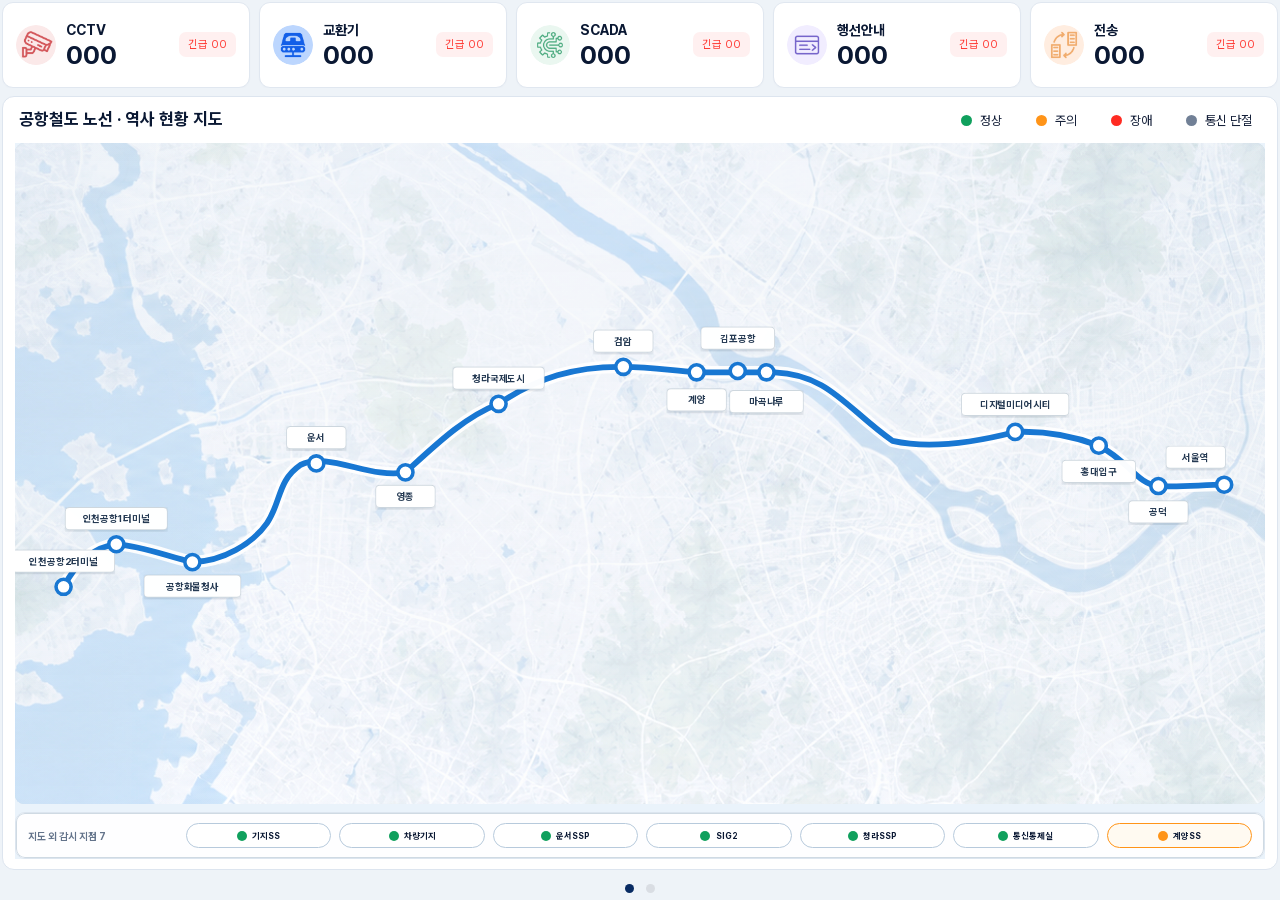
==== commit 9af4cdf2: "1. dark 테마 기능추가 2. 일반<->확장모드 변경" ====
--- a/ArexTnms/src/main/webapp/css/tnms/planner-dashboard-map/index.html
+++ b/ArexTnms/src/main/webapp/css/tnms/planner-dashboard-map/index.html
@@ -5,8 +5,9 @@
   <meta name="viewport" content="width=device-width,initial-scale=1" />
   <title>TNMS 공항철도 노선·역사 현황</title>
   <link rel="stylesheet" href="style.css?v=20260918.7" />
+  <link rel="stylesheet" href="../dashboard-theme.css?v=20261015.1" />
 </head>
-<body class="embedded-dashboard">
+<body class="embedded-dashboard dashboard-basic dashboard-type-map">
 <div class="app-shell">
   <main class="dashboard">
     <section class="kpi-grid" aria-label="시스템 요약">
@@ -151,6 +152,6 @@
     <div class="page-dots" aria-label="대시보드 화면 전환"><button class="active" type="button" aria-label="첫 번째 대시보드"></button><button type="button" aria-label="두 번째 대시보드" onclick="parent.postMessage({source:'tnms-planner',type:'dashboard-slide',index:1},location.origin)"></button></div>
   </main>
 </div>
-<script src="app.js?v=20260918.7"></script>
+<script src="app.js?v=20261015.1"></script>
 </body>
 </html>
--- a/ArexTnms/src/main/webapp/css/tnms/dashboard-theme.css
+++ b/ArexTnms/src/main/webapp/css/tnms/dashboard-theme.css
@@ -0,0 +1,264 @@
+/* TNMS 2026-10-15: 대시보드 전용 기본/확장 및 Light/Dark.
+   header.jsp의 테마 버튼은 대시보드에서만 렌더링되고,
+   iframe 내부 클래스만 이용하므로 다른 메뉴에는 적용되지 않는다. */
+
+/* 헤더의 기존 기본/확장 스위치와 같은 스타일로 Light/Dark를 배치. */
+.dashboard-theme-switch{
+  display:flex;flex:0 0 auto;gap:2px;padding:3px;
+  border:1px solid rgba(255,255,255,.55);border-radius:8px;
+  background:transparent;
+}
+.dashboard-theme-switch button{
+  height:28px;min-width:53px;padding:0 12px;border:0;border-radius:5px;
+  background:transparent;color:#d7e4f5;font:700 12px Pretendard,sans-serif;
+  cursor:pointer;
+}
+.dashboard-theme-switch button.active{background:#fff;color:#0b1f3a}
+.dashboard-theme-switch button:focus-visible,
+.dashboard-mode-switch button:focus-visible{outline:2px solid #8bc8ff;outline-offset:2px}
+body.dashboard-theme-dark .dashboard-content{background:#081321}
+body.dashboard-theme-dark .planner-dashboard-frame{background:#081321}
+@media(max-width:1120px){
+  .topbar-left{gap:9px}
+  .dashboard-mode-switch button{padding:0 8px}
+  .dashboard-theme-switch button{min-width:45px;padding:0 8px}
+}
+
+/* 기본모드 = 분석 통계 미표시, 남은 공간을 본문이 채움.
+   확장모드 = 하단 분석 통계 표시. 페이지 전환 점은 항상 유지. */
+body.embedded-dashboard.dashboard-basic .analytics-grid{display:none!important}
+body.embedded-dashboard.dashboard-basic.dashboard-type-map .dashboard{
+  grid-template-rows:auto minmax(0,1fr) auto!important;
+}
+body.embedded-dashboard.dashboard-basic.dashboard-type-system .dashboard{
+  grid-template-rows:minmax(72px,10.5%) minmax(0,1fr) 18px!important;
+}
+body.embedded-dashboard .page-dots{display:flex!important}
+
+/* 공통 다크 팔레트. 색은 상태 코드별 녹색/황색/적색/회색을 덮지 않는다. */
+body.embedded-dashboard.dashboard-dark{
+  --bg:#081321;
+  --card:#131f2e;
+  --text:#e6eef9;
+  --muted:#9aacc3;
+  --line:#283b52;
+  --navy:#0b336d;
+  --nav:#092c61;
+  --nav2:#071e43;
+  color:var(--text);background:var(--bg);
+  color-scheme:dark;
+}
+body.dashboard-dark .app-shell{background:var(--bg)}
+body.dashboard-dark .dashboard{color:var(--text)}
+body.dashboard-dark .kpi-card,
+body.dashboard-dark .analytics-card{
+  background:#141f2d;border-color:#27394f;
+  box-shadow:0 1px 3px rgba(0,0,0,.14);color:#e3ebf7;
+}
+body.dashboard-dark .kpi-card b{color:#a8b9d0}
+body.dashboard-dark .kpi-card strong{color:#fff}
+body.dashboard-dark .kpi-card .urgent,
+body.dashboard-dark .kpi-card em{
+  background:rgba(225,55,62,.16);color:#ff7379;
+}
+body.dashboard-dark .analytics-card h3,
+body.dashboard-dark .analytics-card h4,
+body.dashboard-dark .analytics-card strong{color:#dfe9f8}
+body.dashboard-dark .analytics-head small,
+body.dashboard-dark .fault-title small{color:#8c9fb9}
+body.dashboard-dark .hm-labels,
+body.dashboard-dark .hm-scale,
+body.dashboard-dark .days,
+body.dashboard-dark .heat-scale{color:#91a6c0}
+body.dashboard-dark .heatmap i,
+body.dashboard-dark .heatmap .l1{background:#1c3454}
+body.dashboard-dark .heatmap .l2{background:#244a7b}
+body.dashboard-dark .heatmap .l3{background:#3166a9}
+body.dashboard-dark .heatmap .l4{background:#488fea}
+body.dashboard-dark .hm-scale b,
+body.dashboard-dark .heat-scale b{background:linear-gradient(90deg,#1c3454,#285389,#438ce9)}
+body.dashboard-dark .donut:after{background:#141f2d}
+body.dashboard-dark .donut b,
+body.dashboard-dark .donut strong{color:#eaf1fd}
+body.dashboard-dark .fault-legend,
+body.dashboard-dark .cause-list,
+body.dashboard-dark .repeat-card{color:#bfcfe3}
+body.dashboard-dark .cause-list p>b{background:#29415e}
+body.dashboard-dark .cause-list p>b:before{background:#74b5f6}
+body.dashboard-dark .repeat-card b{color:#dde9f8}
+body.dashboard-dark .page-dots button{background:#415570}
+body.dashboard-dark .page-dots button.active{background:#3b93ff}
+body.dashboard-dark .detail-modal{background:#18283c;color:#e8f1ff}
+body.dashboard-dark .detail-modal p{color:#a8bed5}
+
+/* 01: 공항철도 지도형 */
+body.dashboard-dark.dashboard-type-map .map-card{
+  background:#131f2d;border-color:#27394f;
+}
+body.dashboard-dark.dashboard-type-map .card-head h2{color:#e6effc}
+body.dashboard-dark.dashboard-type-map .legend{color:#b5c9de}
+body.dashboard-dark.dashboard-type-map .map-wrap{
+  background:#0d1c2b!important;
+}
+body.dashboard-dark.dashboard-type-map .map-scene{
+  background:#15273b!important;
+  box-shadow:inset 0 0 0 1px #294058!important;
+}
+body.dashboard-dark.dashboard-type-map .map-scene::before{
+  background:linear-gradient(180deg,rgba(4,20,44,.3),rgba(4,17,39,.38))!important;
+}
+/* 기존 지도 리소스를 그대로 활용하면서 야간 대비만 조정. */
+body.dashboard-dark.dashboard-type-map .map-bg,
+body.dashboard-dark.dashboard-type-map .map-wrap.panel-open .map-bg{
+  filter:brightness(.48) saturate(.74) contrast(1.28) hue-rotate(8deg)!important;
+  opacity:1!important;
+}
+body.dashboard-dark.dashboard-type-map .route-halo{
+  stroke:rgba(5,26,54,.94)!important;
+}
+body.dashboard-dark.dashboard-type-map .route-line{
+  stroke:#379eff!important;
+  filter:drop-shadow(0 0 2px rgba(20,119,218,.3));
+}
+body.dashboard-dark.dashboard-type-map .route-svg .route-node,
+body.dashboard-dark.dashboard-type-map .station-hit .route-node{
+  fill:#10273d!important;
+}
+body.dashboard-dark.dashboard-type-map .station-label{
+  background:rgba(17,34,52,.97)!important;
+  border-color:#415b78!important;
+  color:#e1edfb!important;
+  box-shadow:0 2px 9px rgba(2,10,20,.46)!important;
+}
+body.dashboard-dark.dashboard-type-map .station-hit.station-selected .station-label{
+  box-shadow:0 0 0 2px rgba(57,159,245,.36),0 2px 9px rgba(2,10,20,.4)!important;
+}
+body.dashboard-dark.dashboard-type-map .watch-strip{
+  background:#142439!important;
+  border-color:#29405a!important;
+  box-shadow:inset 0 0 0 1px #29405a!important;
+}
+body.dashboard-dark.dashboard-type-map .watch-strip strong{color:#bdd0e7}
+body.dashboard-dark.dashboard-type-map .watch-strip .watch-chip{
+  background:#1c324b;color:#d6e5f5;border-color:#39536e;
+}
+body.dashboard-dark.dashboard-type-map .watch-strip .watch-chip:hover,
+body.dashboard-dark.dashboard-type-map .watch-strip .watch-chip.point-active{
+  background:#21476a;color:#f4faff;border-color:#469bee;
+}
+body.dashboard-dark.dashboard-type-map .watch-chip.db-mnls{
+  background:#193a55!important;color:#76cbfa!important;
+}
+body.dashboard-dark.dashboard-type-map .watch-chip.db-mnls.point-active{
+  background:#1b4d70!important;color:#a6e0ff!important;
+}
+body.dashboard-dark.dashboard-type-map .station-panel{
+  background:#152337!important;border-color:#2e4360!important;color:#e4eefc!important;
+}
+body.dashboard-dark.dashboard-type-map .station-panel-head{
+  background:#192a40!important;border-bottom-color:#2b415c!important;
+}
+body.dashboard-dark.dashboard-type-map .station-panel-head h3{
+  color:#f1f6ff!important;
+}
+body.dashboard-dark.dashboard-type-map .station-panel-head p{
+  color:#a6b8d1!important;
+}
+body.dashboard-dark.dashboard-type-map .station-panel .system-row{
+  background:#182c42!important;border-color:#304762!important;
+}
+body.dashboard-dark.dashboard-type-map .station-panel .system-row.danger{
+  background:rgba(185,48,58,.19)!important;border-color:rgba(244,78,90,.42)!important;
+}
+body.dashboard-dark.dashboard-type-map .station-panel .system-row.warn{
+  background:rgba(173,105,22,.18)!important;border-color:rgba(247,164,50,.4)!important;
+}
+body.dashboard-dark.dashboard-type-map .station-panel .system-row.success{
+  background:rgba(24,120,76,.17)!important;border-color:rgba(46,174,107,.37)!important;
+}
+body.dashboard-dark.dashboard-type-map .station-panel .system-row.off{
+  background:rgba(98,112,133,.14)!important;border-color:#42536b!important;
+}
+body.dashboard-dark.dashboard-type-map .station-panel .system-row b{
+  color:#e8f0ff!important;
+}
+body.dashboard-dark.dashboard-type-map .station-panel .system-row small{
+  color:#a4b6ce!important;
+}
+body.dashboard-dark.dashboard-type-map .station-panel .system-row em{
+  background:rgba(0,0,0,.17);color:#cfe0f3;
+}
+body.dashboard-dark.dashboard-type-map .close-panel{color:#b7cce2}
+
+/* 02: 역사 육각형형 */
+body.dashboard-dark.dashboard-type-system .main-card{
+  background:#111d2b;border-color:#273b51;
+}
+body.dashboard-dark.dashboard-type-system .lookup-panel{color:#e6effb}
+body.dashboard-dark.dashboard-type-system .title-row p{color:#9cb1c8}
+body.dashboard-dark.dashboard-type-system .system-step{
+  border-bottom-color:#294059;
+}
+body.dashboard-dark.dashboard-type-system .system-tabs button{
+  background:#17283c;border-color:#304762;color:#b9cde0;
+}
+body.dashboard-dark.dashboard-type-system .system-tabs button:hover{
+  background:#254363;color:#fff;
+}
+body.dashboard-dark.dashboard-type-system .system-tabs button.active{
+  background:#154886;color:#f5faff;border-color:#3b8efa;
+}
+body.dashboard-dark.dashboard-type-system .step-label>span{
+  background:#1a5591;color:#fff;
+}
+body.dashboard-dark.dashboard-type-system .station-legend{
+  color:#b1c2d7;
+}
+body.dashboard-dark.dashboard-type-system .station-network{
+  background:radial-gradient(ellipse at 49% 50%,rgba(26,58,77,.15),transparent 75%);
+}
+body.dashboard-dark.dashboard-type-system .station-node-content{
+  color:#c9e9d8;
+}
+body.dashboard-dark.dashboard-type-system .station-counts{
+  color:#9eb2c9;
+}
+body.dashboard-dark.dashboard-type-system .station-node.is-selected .station-node-content,
+body.dashboard-dark.dashboard-type-system .station-node.is-selected .station-counts{color:#fff}
+body.dashboard-dark.dashboard-type-system .station-detail{
+  background:#152338;border-color:#2b405b;color:#e8f0fd;
+}
+body.dashboard-dark.dashboard-type-system .detail-heading p,
+body.dashboard-dark.dashboard-type-system .detail-meta,
+body.dashboard-dark.dashboard-type-system .detail-section dt,
+body.dashboard-dark.dashboard-type-system .detail-section small,
+body.dashboard-dark.dashboard-type-system .performance-card>p{
+  color:#9cafca;
+}
+body.dashboard-dark.dashboard-type-system .detail-section{
+  background:#1b2d44;border-color:#304762;
+}
+body.dashboard-dark.dashboard-type-system .detail-section dd,
+body.dashboard-dark.dashboard-type-system .event-line strong,
+body.dashboard-dark.dashboard-type-system .detail-section h4{
+  color:#e5eefc;
+}
+body.dashboard-dark.dashboard-type-system .meter{
+  background:#324963;
+}
+body.dashboard-dark.dashboard-type-system .back-button{
+  color:#a8d1ff;
+}
+body.dashboard-dark.dashboard-type-system .status-chip.normal{
+  background:rgba(12,173,99,.15);
+}
+body.dashboard-dark.dashboard-type-system .status-chip.warning{
+  background:rgba(245,154,0,.16);
+}
+body.dashboard-dark.dashboard-type-system .status-chip.danger{
+  background:rgba(241,56,56,.17);
+}
+body.dashboard-dark.dashboard-type-system .status-chip.unknown,
+body.dashboard-dark.dashboard-type-system .status-chip.offline{
+  background:rgba(130,144,166,.17);color:#aebed3;
+}
